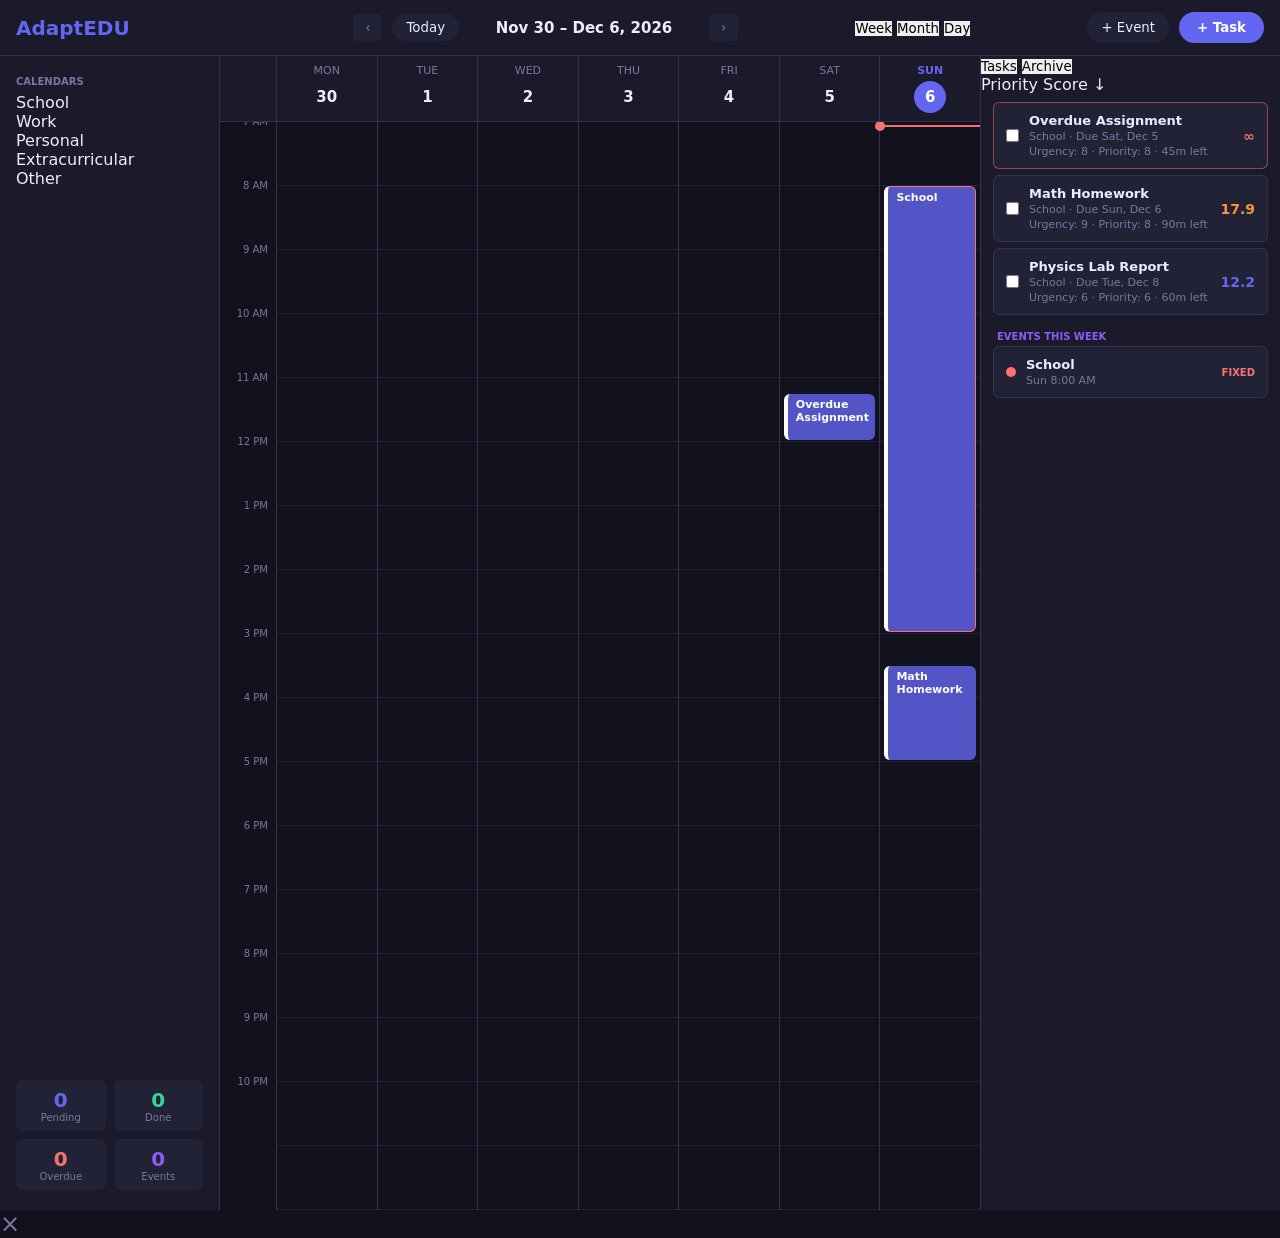
==== index2.html @ b9caf2c4 "alternate ui lfgggggg@!!!!!!" ====
<!DOCTYPE html>
<html lang="en">
<head>
    <meta charset="UTF-8">
    <meta name="viewport" content="width=device-width, initial-scale=1.0">
    <title>AdaptEDU</title>
    <link rel="stylesheet" href="styles.css">
    <link rel="preconnect" href="https://fonts.googleapis.com">
    <link href="https://fonts.googleapis.com/css2?family=DM+Sans:wght@300;400;500;600;700&family=DM+Mono:wght@400;500&display=swap" rel="stylesheet">
</head>
<body>
    <div class="app-container">

        <!-- Top Bar -->
        <header class="top-bar">
            <div class="logo">AdaptEDU</div>
            <div class="week-nav">
                <button class="icon-btn" id="prev-btn">&#8249;</button>
                <button class="pill-btn" id="today-btn">Today</button>
                <span class="week-label" id="week-label"></span>
                <button class="icon-btn" id="next-btn">&#8250;</button>
            </div>
            <div class="view-toggle">
                <button class="view-btn active" data-view="week">Week</button>
                <button class="view-btn" data-view="month">Month</button>
                <button class="view-btn" data-view="day">Day</button>
            </div>
            <div class="actions">
                <button class="pill-btn" id="add-event-btn">+ Event</button>
                <button class="accent-btn" id="add-task-btn">+ Task</button>
            </div>
        </header>

        <div class="main-body">
            <!-- Sidebar -->
            <aside class="sidebar">
                <div class="sidebar-section">
                    <div class="section-label">CALENDARS</div>
                    <div class="category-item"><span class="dot school"></span>School</div>
                    <div class="category-item"><span class="dot work"></span>Work</div>
                    <div class="category-item"><span class="dot personal"></span>Personal</div>
                    <div class="category-item"><span class="dot extracurricular"></span>Extracurricular</div>
                    <div class="category-item"><span class="dot other"></span>Other</div>
                </div>
                <div class="sidebar-spacer"></div>
                <div class="mini-stats">
                    <div class="stat-box"><div class="stat-val blue" id="stat-pending">0</div><div class="stat-label">Pending</div></div>
                    <div class="stat-box"><div class="stat-val green" id="stat-done">0</div><div class="stat-label">Done</div></div>
                    <div class="stat-box"><div class="stat-val red" id="stat-overdue">0</div><div class="stat-label">Overdue</div></div>
                    <div class="stat-box"><div class="stat-val purple" id="stat-events">0</div><div class="stat-label">Events</div></div>
                </div>
            </aside>

            <!-- Main Content Area -->
            <main class="content-area">
                <div class="calendar-panel" id="calendar"></div>

                <!-- Task / Archive Panel -->
                <div class="task-list-panel">
                    <div class="task-panel-tabs">
                        <button class="tab-btn active" data-tab="tasks">Tasks</button>
                        <button class="tab-btn" data-tab="archive">Archive</button>
                    </div>
                    <div class="task-list-subheader" id="task-list-subheader">Priority Score ↓</div>
                    <div class="task-list-content" id="task-list"></div>
                </div>
            </main>
        </div>
    </div>

    <!-- ── Detail Popover ─────────────────────────────────── -->
    <div id="detail-popover" class="detail-popover hidden">
        <div class="popover-header">
            <div class="popover-dot" id="popover-dot"></div>
            <div class="popover-title" id="popover-title"></div>
            <button class="close-btn" id="close-popover">&times;</button>
        </div>
        <div class="popover-body" id="popover-body"></div>
        <div class="popover-footer" id="popover-footer"></div>
    </div>

    <!-- ── Add Task Modal ────────────────────────────────── -->
    <div id="add-task-modal" class="modal-overlay hidden">
        <div class="modal-content">
            <div class="modal-header">
                <h2>New Task</h2>
                <button class="close-btn" id="close-task-modal">&times;</button>
            </div>
            <form id="task-form" class="modal-form">
                <label for="task-name">Task Name *</label>
                <input type="text" id="task-name" name="task-name" placeholder="e.g., Finish project report" required>
                <div class="form-row">
                    <div class="form-group">
                        <label for="task-category">Category</label>
                        <select id="task-category" name="task-category">
                            <option value="School">School</option>
                            <option value="Work">Work</option>
                            <option value="Personal">Personal</option>
                            <option value="Extracurricular">Extracurricular</option>
                            <option value="Other">Other</option>
                        </select>
                    </div>
                    <div class="form-group">
                        <label for="task-due-date">Due Date &amp; Time *</label>
                        <input type="datetime-local" id="task-due-date" name="task-due-date" required>
                    </div>
                </div>
                <label for="task-description">Description</label>
                <textarea id="task-description" name="task-description" rows="2" placeholder="Optional notes..."></textarea>
                <div class="form-row">
                    <div class="form-group">
                        <label for="task-urgency">Urgency (1-10)</label>
                        <input type="number" id="task-urgency" name="task-urgency" min="1" max="10" value="5">
                    </div>
                    <div class="form-group">
                        <label for="task-priority">Your Priority (1-10)</label>
                        <input type="number" id="task-priority" name="task-priority" min="1" max="10" value="5">
                    </div>
                    <div class="form-group">
                        <label for="task-estimated-time">Est. Time (mins)</label>
                        <input type="number" id="task-estimated-time" name="task-estimated-time" min="5" step="5" value="60">
                    </div>
                </div>
            </form>
            <div class="modal-footer">
                <button type="button" class="pill-btn" id="cancel-task-btn">Cancel</button>
                <button type="submit" form="task-form" class="accent-btn">Save Task</button>
            </div>
        </div>
    </div>

    <!-- ── Add Event Modal ───────────────────────────────── -->
    <div id="add-event-modal" class="modal-overlay hidden">
        <div class="modal-content">
            <div class="modal-header">
                <h2>New Event</h2>
                <button class="close-btn" id="close-event-modal">&times;</button>
            </div>
            <form id="event-form" class="modal-form">
                <label for="event-name">Event Name *</label>
                <input type="text" id="event-name" name="event-name" placeholder="e.g., Team Meeting" required>
                <div class="form-row">
                    <div class="form-group"><label for="event-start-time">Start Time *</label><input type="datetime-local" id="event-start-time" required></div>
                    <div class="form-group"><label for="event-end-time">End Time *</label><input type="datetime-local" id="event-end-time" required></div>
                </div>
                <label for="event-location">Location</label>
                <input type="text" id="event-location" placeholder="e.g., Room 204">
                <div class="form-row">
                    <div class="form-group">
                        <label for="event-status">Status</label>
                        <select id="event-status"><option value="FIXED">Fixed</option><option value="OPTIONAL">Optional</option></select>
                    </div>
                    <div class="form-group">
                        <label for="event-category">Category</label>
                        <select id="event-category">
                            <option value="School">School</option>
                            <option value="Work">Work</option>
                            <option value="Personal">Personal</option>
                            <option value="Extracurricular">Extracurricular</option>
                        </select>
                    </div>
                </div>
            </form>
            <div class="modal-footer">
                <button type="button" class="pill-btn" id="cancel-event-btn">Cancel</button>
                <button type="submit" form="event-form" class="accent-btn">Save Event</button>
            </div>
        </div>
    </div>

    <script src="script.js"></script>
</body>
</html>
---- styles.css ----
:root {
    /* Color Palette */
    --bg-dark: #12121e;
    --bg-panel: #1a1a2a;
    --bg-card: #222236;
    --accent-blue: #6366f1;
    --accent-purple: #8b5cf6;
    --accent-green: #34d399;
    --accent-orange: #fb923c;
    --accent-red: #f87171;
    --text-primary: #ececff;
    --text-muted: #7878a0;
    --border-color: #32324b;
    
    --font-family: 'SansSerif', system-ui, -apple-system, sans-serif;
}

* {
    box-sizing: border-box;
    margin: 0;
    padding: 0;
}

body {
    font-family: var(--font-family);
    background-color: var(--bg-dark);
    color: var(--text-primary);
    height: 100vh;
    display: flex;
    flex-direction: column;
}

/* Top Bar Layout */
.top-bar {
    display: flex;
    justify-content: space-between;
    align-items: center;
    height: 56px;
    background-color: var(--bg-panel);
    border-bottom: 1px solid var(--border-color);
    padding: 0 16px;
}

.logo {
    font-size: 20px;
    font-weight: bold;
    color: var(--accent-blue);
    width: 220px;
}

.week-nav {
    display: flex;
    align-items: center;
    gap: 10px;
}

.week-label {
    font-weight: bold;
    font-size: 15px;
    width: 230px;
    text-align: center;
}

.actions {
    display: flex;
    gap: 10px;
}

/* Buttons */
button {
    cursor: pointer;
    border: none;
    font-family: inherit;
}

.icon-btn {
    background: var(--bg-card);
    color: var(--text-muted);
    padding: 6px 12px;
    border-radius: 4px;
}

.pill-btn {
    background: var(--bg-card);
    color: var(--text-primary);
    padding: 6px 14px;
    border-radius: 20px;
}

.accent-btn {
    background: var(--accent-blue);
    color: white;
    padding: 8px 18px;
    border-radius: 20px;
    font-weight: bold;
}

/* Main Body Layout */
.main-body {
    display: flex;
    flex: 1;
    overflow: hidden;
}

/* Sidebar */
.sidebar {
    width: 220px;
    background-color: var(--bg-panel);
    border-right: 1px solid var(--border-color);
    display: flex;
    flex-direction: column;
    padding: 20px 16px;
}

.sidebar-section {
    margin-bottom: 20px;
}

.section-label {
    font-size: 10px;
    font-weight: bold;
    color: var(--text-muted);
    margin-bottom: 6px;
}

.nav-item {
    padding: 8px 10px;
    font-size: 13px;
    border-radius: 4px;
    cursor: pointer;
}

.nav-item.active {
    background-color: rgba(99, 102, 241, 0.15);
    color: var(--accent-blue);
    border: 1px solid rgba(99, 102, 241, 0.3);
}

.sidebar-spacer { flex: 1; }

.mini-stats {
    display: grid;
    grid-template-columns: 1fr 1fr;
    gap: 8px;
}

.stat-box {
    background-color: var(--bg-card);
    padding: 8px;
    text-align: center;
    border-radius: 6px;
}

.stat-val { font-size: 20px; font-weight: bold; }
.stat-label { font-size: 10px; color: var(--text-muted); }

.blue { color: var(--accent-blue); }
.green { color: var(--accent-green); }
.red { color: var(--accent-red); }
.purple { color: var(--accent-purple); }

/* Content Area Layout */
.content-area {
    display: flex;
    flex: 1;
}

.calendar-panel {
    flex: 1;
    background-color: var(--bg-dark);
    overflow-y: auto;
}

.task-list-panel {
    width: 300px;
    background-color: var(--bg-panel);
    border-left: 1px solid var(--border-color);
    display: flex;
    flex-direction: column;
}

.task-list-header {
    padding: 14px 16px;
    font-size: 14px;
    font-weight: bold;
    color: var(--text-primary);
    border-bottom: 1px solid var(--border-color);
}

.task-list-content {
    flex: 1;
    overflow-y: auto;
    padding: 8px 12px;
}

.task-card, .event-card {
    background-color: var(--bg-card);
    border: 1px solid var(--border-color);
    border-radius: 6px;
    padding: 10px 12px;
    margin-bottom: 6px;
    display: flex;
    align-items: center;
    gap: 10px;
    cursor: pointer;
    transition: background-color 0.2s;
}

.task-card:hover, .event-card:hover {
    background-color: #2c2c42;
}

.task-card.overdue {
    border-color: rgba(248, 113, 113, 0.5);
}

.card-info {
    flex: 1;
    display: flex;
    flex-direction: column;
    gap: 2px;
    overflow: hidden;
}

.card-name {
    font-size: 13px;
    font-weight: bold;
    color: var(--text-primary);
    white-space: nowrap;
    overflow: hidden;
    text-overflow: ellipsis;
}

.task-card.completed .card-name {
    color: var(--text-muted);
    text-decoration: line-through;
}

.card-meta, .card-detail {
    font-size: 11px;
    color: var(--text-muted);
    white-space: nowrap;
}

.card-score {
    font-size: 14px;
    font-weight: bold;
}

.event-card .dot {
    width: 10px;
    height: 10px;
    border-radius: 50%;
    flex-shrink: 0;
    background-color: var(--accent-red); /* Default */
}
.event-card .dot.optional { background-color: var(--text-muted); }

.event-card .status {
    font-size: 10px;
    font-weight: bold;
}

/* ════════════════════════════════════════════════════════════════
   CALENDAR GRID STYLES
   ════════════════════════════════════════════════════════════════ */
.calendar-wrapper {
    display: flex;
    flex-direction: column;
    min-width: 700px;
    position: relative;
}

.cal-header {
    display: grid;
    grid-template-columns: 56px repeat(7, 1fr);
    background-color: var(--bg-panel);
    border-bottom: 1px solid var(--border-color);
    position: sticky;
    top: 0;
    z-index: 10;
}

.cal-day-header {
    display: flex;
    flex-direction: column;
    align-items: center;
    justify-content: center;
    padding: 8px 0;
    border-left: 1px solid var(--border-color);
}

.cal-day-name { font-size: 11px; color: var(--text-muted); text-transform: uppercase; }
.cal-day-date { font-size: 15px; font-weight: bold; margin-top: 4px; width: 32px; height: 32px; display: flex; align-items: center; justify-content: center; border-radius: 50%; }

.cal-day-header.today .cal-day-name { color: var(--accent-blue); font-weight: bold; }
.cal-day-header.today .cal-day-date { background-color: var(--accent-blue); color: white; }

.cal-body {
    display: grid;
    grid-template-columns: 56px repeat(7, 1fr);
    position: relative;
}

.cal-time-col { display: flex; flex-direction: column; }

.cal-time-slot {
    height: 64px;
    position: relative;
}

.cal-time-label {
    position: absolute;
    top: -6px;
    right: 8px;
    font-size: 10px;
    color: var(--text-muted);
}

.cal-day-col {
    border-left: 1px solid var(--border-color);
    position: relative;
    background-image: linear-gradient(to bottom, transparent 63px, var(--border-color) 64px);
    background-size: 100% 64px;
}

/* Blocks */
.cal-block {
    position: absolute;
    left: 4px; right: 4px;
    border-radius: 6px;
    padding: 4px 8px;
    font-size: 11px;
    overflow: hidden;
}

.cal-block.event { background-color: rgba(248, 113, 113, 0.15); border: 1.5px solid var(--accent-red); color: var(--text-primary); border-left: 4px solid var(--accent-red); }
.cal-block.school { background-color: rgba(99, 102, 241, 0.8); border-left: 4px solid #fff; color: white; }
.cal-block.work { background-color: rgba(52, 211, 153, 0.8); border-left: 4px solid #fff; color: white; }
.cal-block.personal { background-color: rgba(139, 92, 246, 0.8); border-left: 4px solid #fff; color: white; }
.cal-block.extra { background-color: rgba(251, 146, 60, 0.8); border-left: 4px solid #fff; color: white; }

/* Current Time Line */
.current-time-line { position: absolute; left: 0; right: 0; height: 2px; background-color: var(--accent-red); z-index: 5; pointer-events: none; }
.current-time-dot { position: absolute; left: -5px; top: -4px; width: 10px; height: 10px; border-radius: 50%; background-color: var(--accent-red); }

/* ════════════════════════════════════════════════════════════════
   MODAL DIALOG STYLES
   ════════════════════════════════════════════════════════════════ */
.modal-overlay {
    position: fixed;
    top: 0; left: 0;
    width: 100%; height: 100%;
    background-color: rgba(10, 10, 20, 0.7);
    display: flex;
    justify-content: center;
    align-items: center;
    z-index: 1000;
    backdrop-filter: blur(4px);
}

.modal-overlay.hidden {
    display: none;
}

.modal-content {
    background-color: var(--bg-panel);
    border: 1px solid var(--border-color);
    border-radius: 8px;
    width: 90%;
    max-width: 500px;
    display: flex;
    flex-direction: column;
    box-shadow: 0 10px 30px rgba(0,0,0,0.3);
}

.modal-header {
    display: flex;
    justify-content: space-between;
    align-items: center;
    padding: 16px 24px;
    border-bottom: 1px solid var(--border-color);
}

.modal-header h2 { font-size: 18px; color: var(--text-primary); }

.close-btn { background: none; border: none; font-size: 24px; color: var(--text-muted); cursor: pointer; }

.modal-form {
    padding: 24px;
    display: flex;
    flex-direction: column;
    gap: 16px;
}

.modal-form label { font-size: 11px; font-weight: bold; color: var(--text-muted); margin-bottom: -8px; }

.modal-form input[type="text"],
.modal-form input[type="datetime-local"],
.modal-form input[type="number"],
.modal-form select,
.modal-form textarea {
    width: 100%;
    background-color: var(--bg-card);
    color: var(--text-primary);
    border: 1px solid var(--border-color);
    border-radius: 4px;
    padding: 10px;
    font-family: inherit;
    font-size: 14px;
}

.modal-form input:focus, .modal-form select:focus, .modal-form textarea:focus {
    outline: none;
    border-color: var(--accent-blue);
    box-shadow: 0 0 0 2px rgba(99, 102, 241, 0.3);
}

.form-row { display: flex; gap: 16px; }
.form-group { flex: 1; display: flex; flex-direction: column; gap: 8px; }

.modal-footer {
    display: flex; justify-content: flex-end; gap: 12px; padding: 16px 24px;
    background-color: var(--bg-dark);
    border-top: 1px solid var(--border-color);
    border-bottom-left-radius: 8px; border-bottom-right-radius: 8px;
}
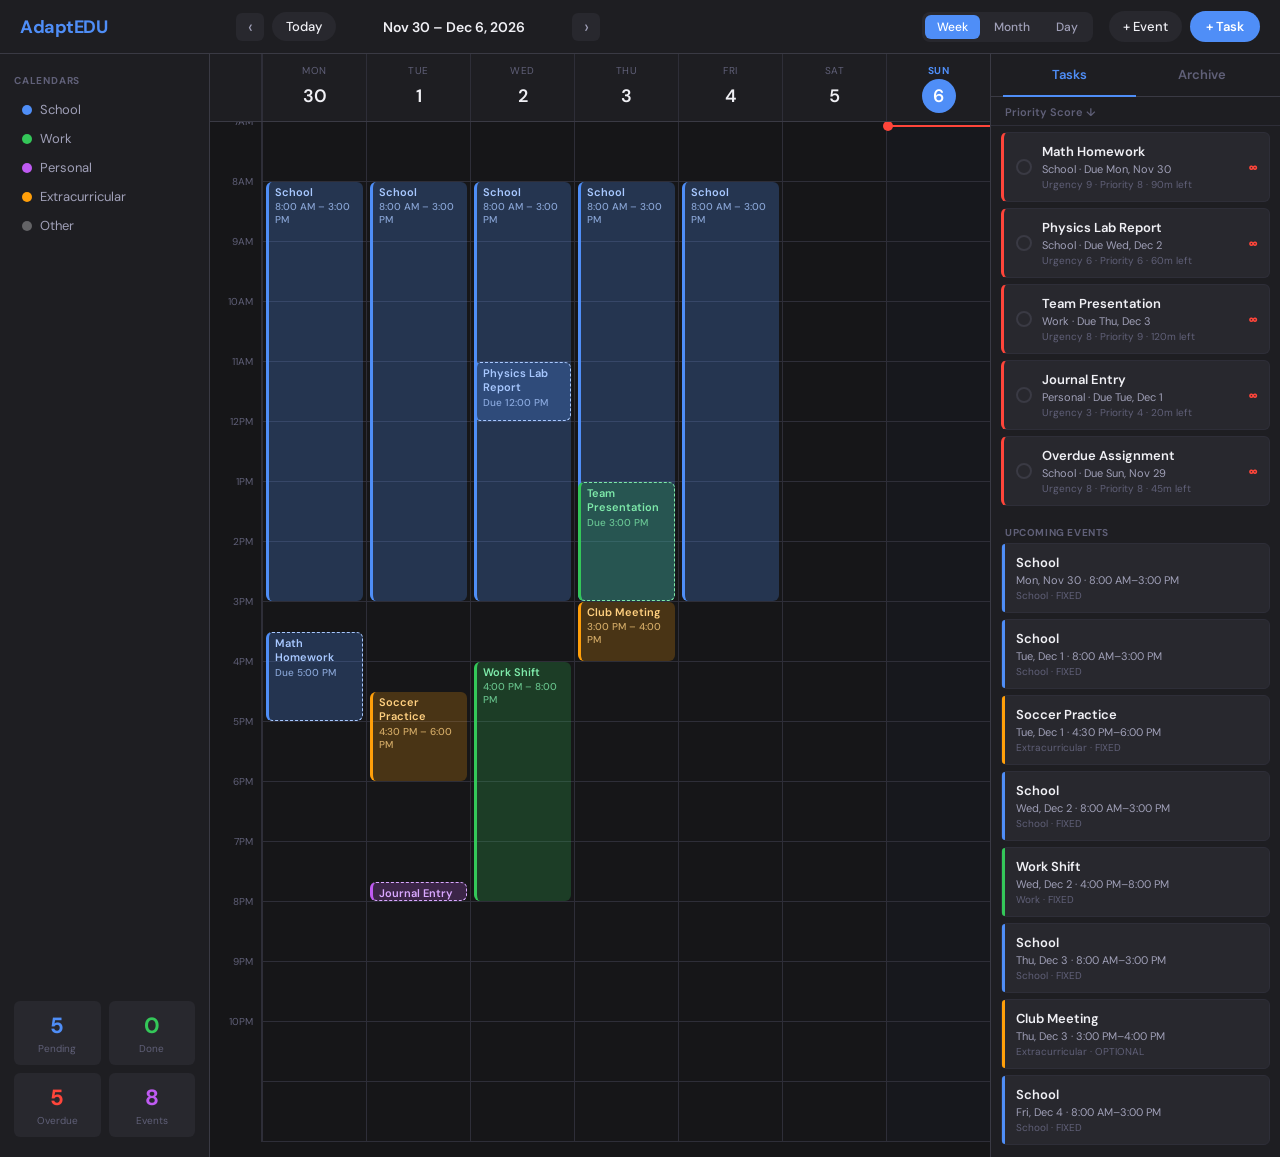
==== commit b1b870b5: "YAYAYAY CONNECTION!" ====
--- a/index2.html
+++ b/index2.html
@@ -4,7 +4,7 @@
     <meta charset="UTF-8">
     <meta name="viewport" content="width=device-width, initial-scale=1.0">
     <title>AdaptEDU</title>
-    <link rel="stylesheet" href="styles.css">
+    <link rel="stylesheet" href="styles2.css">
     <link rel="preconnect" href="https://fonts.googleapis.com">
     <link href="https://fonts.googleapis.com/css2?family=DM+Sans:wght@300;400;500;600;700&family=DM+Mono:wght@400;500&display=swap" rel="stylesheet">
 </head>
@@ -168,6 +168,8 @@
         </div>
     </div>
 
-    <script src="script.js"></script>
+    <script src="script2.js"></script>
+    <script src="api-integration.js"></script>
+    <script src="main_alg.js"></script>
 </body>
 </html>
--- a/styles2.css
+++ b/styles2.css
@@ -0,0 +1,757 @@
+@import url('https://fonts.googleapis.com/css2?family=DM+Sans:wght@300;400;500;600;700&family=DM+Mono:wght@400;500&display=swap');
+
+:root {
+    --bg-dark:      #161618;
+    --bg-panel:     #1e1e22;
+    --bg-card:      #28282e;
+    --bg-hover:     #32323a;
+    --border:       #3a3a44;
+    --border-light: #2e2e38;
+
+    --text-primary: #f0f0f5;
+    --text-secondary: #a0a0b8;
+    --text-muted:   #606078;
+
+    /* Category palette — Apple-inspired, clearly distinct */
+    --cat-school:   #4f8ef7;   /* vivid blue */
+    --cat-work:     #34c759;   /* system green */
+    --cat-personal: #bf5af2;   /* purple */
+    --cat-extracurricular: #ff9f0a; /* amber */
+    --cat-other:    #636366;   /* neutral gray */
+
+    --accent:       #4f8ef7;
+    --accent-red:   #ff453a;
+    --accent-green: #34c759;
+    --accent-orange:#ff9f0a;
+    --accent-purple:#bf5af2;
+
+    --font: 'DM Sans', system-ui, sans-serif;
+    --font-mono: 'DM Mono', monospace;
+    --radius: 10px;
+    --radius-sm: 6px;
+}
+
+*, *::before, *::after { box-sizing: border-box; margin: 0; padding: 0; }
+
+body {
+    font-family: var(--font);
+    background: var(--bg-dark);
+    color: var(--text-primary);
+    height: 100vh;
+    display: flex;
+    flex-direction: column;
+    overflow: hidden;
+    -webkit-font-smoothing: antialiased;
+}
+
+/* ══════════════════════════════════════════
+   TOP BAR
+══════════════════════════════════════════ */
+.top-bar {
+    display: flex;
+    align-items: center;
+    gap: 16px;
+    height: 54px;
+    background: var(--bg-panel);
+    border-bottom: 1px solid var(--border);
+    padding: 0 20px;
+    flex-shrink: 0;
+    z-index: 20;
+}
+
+.logo {
+    font-size: 18px;
+    font-weight: 700;
+    color: var(--accent);
+    letter-spacing: -0.5px;
+    width: 200px;
+}
+
+.week-nav {
+    display: flex;
+    align-items: center;
+    gap: 8px;
+}
+
+.week-label {
+    font-size: 14px;
+    font-weight: 600;
+    min-width: 220px;
+    text-align: center;
+    color: var(--text-primary);
+}
+
+.view-toggle {
+    display: flex;
+    background: var(--bg-card);
+    border-radius: 8px;
+    padding: 3px;
+    gap: 2px;
+    margin-left: auto;
+}
+
+.view-btn {
+    background: none;
+    border: none;
+    color: var(--text-secondary);
+    font-family: var(--font);
+    font-size: 12px;
+    font-weight: 500;
+    padding: 4px 12px;
+    border-radius: 6px;
+    cursor: pointer;
+    transition: background 0.15s, color 0.15s;
+}
+.view-btn.active {
+    background: var(--accent);
+    color: #fff;
+}
+.view-btn:hover:not(.active) {
+    background: var(--bg-hover);
+    color: var(--text-primary);
+}
+
+.actions { display: flex; gap: 8px; }
+
+button { cursor: pointer; border: none; font-family: var(--font); }
+
+.icon-btn {
+    background: var(--bg-card);
+    color: var(--text-secondary);
+    width: 28px; height: 28px;
+    border-radius: 6px;
+    font-size: 18px;
+    line-height: 1;
+    transition: background 0.15s;
+}
+.icon-btn:hover { background: var(--bg-hover); color: var(--text-primary); }
+
+.pill-btn {
+    background: var(--bg-card);
+    color: var(--text-primary);
+    padding: 6px 14px;
+    border-radius: 20px;
+    font-size: 13px;
+    font-weight: 500;
+    transition: background 0.15s;
+}
+.pill-btn:hover { background: var(--bg-hover); }
+
+.accent-btn {
+    background: var(--accent);
+    color: #fff;
+    padding: 7px 16px;
+    border-radius: 20px;
+    font-size: 13px;
+    font-weight: 600;
+    transition: opacity 0.15s;
+}
+.accent-btn:hover { opacity: 0.85; }
+
+/* ══════════════════════════════════════════
+   MAIN LAYOUT
+══════════════════════════════════════════ */
+.main-body {
+    display: flex;
+    flex: 1;
+    overflow: hidden;
+}
+
+/* ── Sidebar ───────────────────────────── */
+.sidebar {
+    width: 210px;
+    background: var(--bg-panel);
+    border-right: 1px solid var(--border);
+    display: flex;
+    flex-direction: column;
+    padding: 20px 14px;
+    flex-shrink: 0;
+}
+
+.sidebar-section { margin-bottom: 24px; }
+
+.section-label {
+    font-size: 10px;
+    font-weight: 700;
+    color: var(--text-muted);
+    letter-spacing: 0.8px;
+    margin-bottom: 8px;
+}
+
+.category-item {
+    display: flex;
+    align-items: center;
+    gap: 8px;
+    padding: 6px 8px;
+    font-size: 13px;
+    border-radius: var(--radius-sm);
+    cursor: pointer;
+    color: var(--text-secondary);
+    transition: background 0.12s, color 0.12s;
+}
+.category-item:hover { background: var(--bg-card); color: var(--text-primary); }
+
+.dot {
+    width: 10px; height: 10px;
+    border-radius: 50%;
+    flex-shrink: 0;
+}
+.dot.school        { background: var(--cat-school); }
+.dot.work          { background: var(--cat-work); }
+.dot.personal      { background: var(--cat-personal); }
+.dot.extracurricular { background: var(--cat-extracurricular); }
+.dot.other         { background: var(--cat-other); }
+/* also handle "extra" alias */
+.dot.extra         { background: var(--cat-extracurricular); }
+
+.sidebar-spacer { flex: 1; }
+
+.mini-stats {
+    display: grid;
+    grid-template-columns: 1fr 1fr;
+    gap: 8px;
+}
+.stat-box {
+    background: var(--bg-card);
+    padding: 10px 8px;
+    text-align: center;
+    border-radius: var(--radius-sm);
+}
+.stat-val  { font-size: 22px; font-weight: 700; font-variant-numeric: tabular-nums; }
+.stat-label { font-size: 10px; color: var(--text-muted); margin-top: 2px; }
+.blue   { color: var(--accent); }
+.green  { color: var(--accent-green); }
+.red    { color: var(--accent-red); }
+.purple { color: var(--accent-purple); }
+
+/* ── Content area ──────────────────────── */
+.content-area {
+    display: flex;
+    flex: 1;
+    overflow: hidden;
+}
+
+.calendar-panel {
+    flex: 1;
+    background: var(--bg-dark);
+    overflow-y: auto;
+    overflow-x: hidden;
+}
+
+/* ── Task / Archive panel ──────────────── */
+.task-list-panel {
+    width: 290px;
+    background: var(--bg-panel);
+    border-left: 1px solid var(--border);
+    display: flex;
+    flex-direction: column;
+    flex-shrink: 0;
+}
+
+.task-panel-tabs {
+    display: flex;
+    border-bottom: 1px solid var(--border);
+    padding: 0 12px;
+}
+.tab-btn {
+    flex: 1;
+    background: none;
+    border: none;
+    border-bottom: 2px solid transparent;
+    padding: 12px 0;
+    font-size: 13px;
+    font-weight: 600;
+    color: var(--text-muted);
+    cursor: pointer;
+    transition: color 0.15s, border-color 0.15s;
+    margin-bottom: -1px;
+}
+.tab-btn.active { color: var(--accent); border-bottom-color: var(--accent); }
+.tab-btn:hover:not(.active) { color: var(--text-primary); }
+
+.task-list-subheader {
+    padding: 8px 14px 6px;
+    font-size: 11px;
+    font-weight: 600;
+    color: var(--text-muted);
+    border-bottom: 1px solid var(--border-light);
+}
+
+.task-list-content {
+    flex: 1;
+    overflow-y: auto;
+    padding: 6px 10px;
+}
+
+/* ── Task / Event cards ────────────────── */
+.task-card, .event-card {
+    background: var(--bg-card);
+    border: 1px solid var(--border-light);
+    border-radius: var(--radius-sm);
+    padding: 10px 12px;
+    margin-bottom: 6px;
+    display: flex;
+    align-items: center;
+    gap: 10px;
+    cursor: pointer;
+    transition: background 0.15s;
+    position: relative;
+}
+.task-card:hover, .event-card:hover { background: var(--bg-hover); }
+.task-card.overdue { border-left: 3px solid var(--accent-red); }
+.task-card.completed { opacity: 0.55; }
+
+/* Category left-border accent on task cards */
+.task-card[data-category="school"]         { border-left: 3px solid var(--cat-school); }
+.task-card[data-category="work"]           { border-left: 3px solid var(--cat-work); }
+.task-card[data-category="personal"]       { border-left: 3px solid var(--cat-personal); }
+.task-card[data-category="extracurricular"]{ border-left: 3px solid var(--cat-extracurricular); }
+.task-card[data-category="other"]          { border-left: 3px solid var(--cat-other); }
+.task-card.overdue                         { border-left: 3px solid var(--accent-red) !important; }
+
+.card-checkbox {
+    width: 16px; height: 16px;
+    border-radius: 50%;
+    border: 2px solid var(--border);
+    flex-shrink: 0;
+    display: flex; align-items: center; justify-content: center;
+    transition: background 0.15s, border-color 0.15s;
+    cursor: pointer;
+}
+.card-checkbox.checked {
+    background: var(--accent-green);
+    border-color: var(--accent-green);
+}
+.card-checkbox.checked::after { content: '✓'; font-size: 10px; color: #fff; }
+
+.card-info { flex: 1; display: flex; flex-direction: column; gap: 2px; overflow: hidden; }
+.card-name { font-size: 13px; font-weight: 600; white-space: nowrap; overflow: hidden; text-overflow: ellipsis; }
+.task-card.completed .card-name { text-decoration: line-through; color: var(--text-muted); }
+.card-meta  { font-size: 11px; color: var(--text-secondary); white-space: nowrap; overflow: hidden; text-overflow: ellipsis; }
+.card-detail { font-size: 10px; color: var(--text-muted); white-space: nowrap; }
+
+.card-score {
+    font-size: 13px;
+    font-weight: 700;
+    font-variant-numeric: tabular-nums;
+    font-family: var(--font-mono);
+}
+
+.event-card .event-color-bar {
+    width: 3px; height: 100%; border-radius: 2px;
+    position: absolute; left: 0; top: 0; bottom: 0;
+    border-radius: var(--radius-sm) 0 0 var(--radius-sm);
+}
+
+.section-divider {
+    font-size: 10px;
+    font-weight: 700;
+    color: var(--text-muted);
+    letter-spacing: 0.6px;
+    padding: 14px 4px 4px;
+}
+
+.empty-state {
+    padding: 40px 20px;
+    text-align: center;
+    color: var(--text-muted);
+    font-size: 13px;
+    line-height: 1.6;
+}
+
+/* ══════════════════════════════════════════
+   CALENDAR GRID (WEEK / DAY)
+══════════════════════════════════════════ */
+.calendar-wrapper {
+    display: flex;
+    flex-direction: column;
+    min-width: 600px;
+}
+
+.cal-header {
+    display: grid;
+    grid-template-columns: 52px repeat(7, 1fr);
+    background: var(--bg-panel);
+    border-bottom: 1px solid var(--border);
+    position: sticky;
+    top: 0;
+    z-index: 10;
+}
+.cal-header.day-view {
+    grid-template-columns: 52px 1fr;
+}
+
+.cal-header-spacer { border-right: 1px solid var(--border-light); }
+
+.cal-day-header {
+    display: flex;
+    flex-direction: column;
+    align-items: center;
+    justify-content: center;
+    padding: 10px 0 8px;
+    border-left: 1px solid var(--border-light);
+}
+.cal-day-name  { font-size: 10px; color: var(--text-muted); text-transform: uppercase; letter-spacing: 0.6px; }
+.cal-day-date  {
+    font-size: 18px; font-weight: 600; margin-top: 2px;
+    width: 34px; height: 34px;
+    display: flex; align-items: center; justify-content: center;
+    border-radius: 50%;
+    cursor: pointer;
+    transition: background 0.15s;
+}
+.cal-day-date:hover { background: var(--bg-hover); }
+.cal-day-header.today .cal-day-name { color: var(--accent); font-weight: 700; }
+.cal-day-header.today .cal-day-date { background: var(--accent); color: #fff; }
+
+.cal-body {
+    display: grid;
+    grid-template-columns: 52px repeat(7, 1fr);
+    position: relative;
+}
+.cal-body.day-view {
+    grid-template-columns: 52px 1fr;
+}
+
+.cal-time-col { display: flex; flex-direction: column; }
+.cal-time-slot {
+    height: 60px;
+    position: relative;
+    border-right: 1px solid var(--border-light);
+}
+.cal-time-label {
+    position: absolute;
+    top: -7px; right: 8px;
+    font-size: 10px;
+    color: var(--text-muted);
+    font-variant-numeric: tabular-nums;
+    white-space: nowrap;
+}
+
+.cal-day-col {
+    border-left: 1px solid var(--border-light);
+    position: relative;
+    background-image: repeating-linear-gradient(
+        to bottom,
+        transparent,
+        transparent 59px,
+        var(--border-light) 59px,
+        var(--border-light) 60px
+    );
+}
+.cal-day-col.today-col { background-color: rgba(79,142,247,0.025); }
+
+/* ── Calendar blocks ───────────────────── */
+.cal-block {
+    position: absolute;
+    left: 3px; right: 3px;
+    border-radius: 6px;
+    padding: 3px 6px;
+    font-size: 11px;
+    font-weight: 500;
+    overflow: hidden;
+    cursor: pointer;
+    transition: filter 0.15s, opacity 0.15s;
+    z-index: 2;
+}
+.cal-block:hover { filter: brightness(1.15); }
+
+.cal-block.school {
+    background: rgba(79,142,247,0.25);
+    border-left: 3px solid var(--cat-school);
+    color: #a8c8ff;
+}
+.cal-block.work {
+    background: rgba(52,199,89,0.22);
+    border-left: 3px solid var(--cat-work);
+    color: #7eeaaa;
+}
+.cal-block.personal {
+    background: rgba(191,90,242,0.22);
+    border-left: 3px solid var(--cat-personal);
+    color: #d9a8ff;
+}
+.cal-block.extracurricular, .cal-block.extra {
+    background: rgba(255,159,10,0.22);
+    border-left: 3px solid var(--cat-extracurricular);
+    color: #ffd080;
+}
+.cal-block.other {
+    background: rgba(99,99,102,0.22);
+    border-left: 3px solid var(--cat-other);
+    color: #b0b0c0;
+}
+
+.cal-block .block-title { font-weight: 600; line-height: 1.3; }
+.cal-block .block-time  { font-size: 10px; opacity: 0.75; margin-top: 1px; }
+
+/* Task blocks look slightly different */
+.cal-block.task-block {
+    border-style: dashed;
+    border-width: 1px;
+    border-left-width: 3px;
+    border-left-style: solid;
+}
+
+/* Current time line */
+.current-time-line {
+    position: absolute; left: 0; right: 0;
+    height: 2px; background: var(--accent-red);
+    z-index: 5; pointer-events: none;
+}
+.current-time-dot {
+    position: absolute; left: -4px; top: -4px;
+    width: 10px; height: 10px;
+    border-radius: 50%;
+    background: var(--accent-red);
+}
+
+/* ══════════════════════════════════════════
+   MONTH VIEW
+══════════════════════════════════════════ */
+.month-wrapper { display: flex; flex-direction: column; height: 100%; }
+
+.month-header-row {
+    display: grid;
+    grid-template-columns: repeat(7, 1fr);
+    background: var(--bg-panel);
+    border-bottom: 1px solid var(--border);
+    position: sticky; top: 0; z-index: 10;
+}
+.month-day-name {
+    text-align: center;
+    padding: 10px 0;
+    font-size: 11px;
+    font-weight: 600;
+    color: var(--text-muted);
+    text-transform: uppercase;
+    letter-spacing: 0.5px;
+}
+
+.month-grid {
+    display: grid;
+    grid-template-columns: repeat(7, 1fr);
+    grid-auto-rows: minmax(100px, 1fr);
+    flex: 1;
+    border-left: 1px solid var(--border-light);
+    border-top: 1px solid var(--border-light);
+}
+
+.month-cell {
+    border-right: 1px solid var(--border-light);
+    border-bottom: 1px solid var(--border-light);
+    padding: 6px 6px 4px;
+    position: relative;
+    overflow: hidden;
+}
+.month-cell.other-month { opacity: 0.35; }
+.month-cell.today-cell .month-cell-date {
+    background: var(--accent);
+    color: #fff;
+    border-radius: 50%;
+    width: 24px; height: 24px;
+    display: flex; align-items: center; justify-content: center;
+}
+
+.month-cell-date {
+    font-size: 13px;
+    font-weight: 600;
+    width: 24px; height: 24px;
+    display: flex; align-items: center; justify-content: center;
+    cursor: pointer;
+}
+.month-cell-date:hover { background: var(--bg-hover); border-radius: 50%; }
+
+.month-event-pill {
+    display: block;
+    border-radius: 3px;
+    padding: 1px 5px;
+    font-size: 10px;
+    font-weight: 500;
+    margin-top: 2px;
+    white-space: nowrap;
+    overflow: hidden;
+    text-overflow: ellipsis;
+    cursor: pointer;
+    transition: filter 0.12s;
+}
+.month-event-pill:hover { filter: brightness(1.2); }
+
+.month-event-pill.school        { background: rgba(79,142,247,0.3);  color: #a8c8ff; }
+.month-event-pill.work          { background: rgba(52,199,89,0.3);   color: #7eeaaa; }
+.month-event-pill.personal      { background: rgba(191,90,242,0.3);  color: #d9a8ff; }
+.month-event-pill.extracurricular,.month-event-pill.extra
+                                 { background: rgba(255,159,10,0.3);  color: #ffd080; }
+.month-event-pill.other         { background: rgba(99,99,102,0.3);   color: #b0b0c0; }
+.month-event-pill.task-pill     { opacity: 0.7; }
+
+.month-more {
+    font-size: 10px;
+    color: var(--text-muted);
+    padding: 1px 4px;
+    cursor: pointer;
+}
+.month-more:hover { color: var(--accent); }
+
+/* ══════════════════════════════════════════
+   DETAIL POPOVER
+══════════════════════════════════════════ */
+.detail-popover {
+    position: fixed;
+    background: var(--bg-panel);
+    border: 1px solid var(--border);
+    border-radius: var(--radius);
+    width: 300px;
+    box-shadow: 0 8px 32px rgba(0,0,0,0.5);
+    z-index: 500;
+    animation: popIn 0.15s ease;
+}
+@keyframes popIn {
+    from { opacity: 0; transform: scale(0.95) translateY(4px); }
+    to   { opacity: 1; transform: scale(1) translateY(0); }
+}
+.detail-popover.hidden { display: none; }
+
+.popover-header {
+    display: flex;
+    align-items: center;
+    gap: 10px;
+    padding: 14px 16px 10px;
+    border-bottom: 1px solid var(--border-light);
+}
+.popover-dot {
+    width: 12px; height: 12px;
+    border-radius: 50%;
+    flex-shrink: 0;
+}
+.popover-title {
+    flex: 1;
+    font-size: 15px;
+    font-weight: 600;
+    color: var(--text-primary);
+}
+.close-btn {
+    background: none;
+    color: var(--text-muted);
+    font-size: 22px;
+    line-height: 1;
+    padding: 0 2px;
+    border-radius: 4px;
+}
+.close-btn:hover { color: var(--text-primary); background: var(--bg-hover); }
+
+.popover-body {
+    padding: 12px 16px;
+    display: flex;
+    flex-direction: column;
+    gap: 8px;
+    font-size: 13px;
+    color: var(--text-secondary);
+    max-height: 280px;
+    overflow-y: auto;
+}
+.popover-row { display: flex; gap: 8px; align-items: flex-start; }
+.popover-icon { color: var(--text-muted); flex-shrink: 0; width: 14px; margin-top: 1px; }
+.popover-val  { color: var(--text-primary); }
+
+.popover-footer {
+    padding: 10px 16px 12px;
+    border-top: 1px solid var(--border-light);
+    display: flex;
+    gap: 8px;
+    justify-content: flex-end;
+}
+.popover-action-btn {
+    padding: 6px 14px;
+    border-radius: 20px;
+    font-size: 12px;
+    font-weight: 600;
+    cursor: pointer;
+    border: none;
+    font-family: var(--font);
+    transition: opacity 0.15s;
+}
+.popover-action-btn:hover { opacity: 0.8; }
+.btn-complete { background: var(--accent-green); color: #fff; }
+.btn-archive  { background: var(--bg-card); color: var(--text-primary); border: 1px solid var(--border); }
+.btn-delete   { background: rgba(255,69,58,0.15); color: var(--accent-red); border: 1px solid rgba(255,69,58,0.3); }
+
+/* ══════════════════════════════════════════
+   MODALS
+══════════════════════════════════════════ */
+.modal-overlay {
+    position: fixed; inset: 0;
+    background: rgba(10,10,18,0.75);
+    display: flex; justify-content: center; align-items: center;
+    z-index: 1000;
+    backdrop-filter: blur(6px);
+}
+.modal-overlay.hidden { display: none; }
+
+.modal-content {
+    background: var(--bg-panel);
+    border: 1px solid var(--border);
+    border-radius: 12px;
+    width: 90%; max-width: 520px;
+    box-shadow: 0 20px 60px rgba(0,0,0,0.4);
+    animation: modalIn 0.2s ease;
+}
+@keyframes modalIn {
+    from { opacity: 0; transform: translateY(-16px) scale(0.97); }
+    to   { opacity: 1; transform: translateY(0) scale(1); }
+}
+
+.modal-header {
+    display: flex; justify-content: space-between; align-items: center;
+    padding: 18px 24px 14px;
+    border-bottom: 1px solid var(--border);
+}
+.modal-header h2 { font-size: 17px; font-weight: 700; }
+
+.modal-form {
+    padding: 20px 24px;
+    display: flex; flex-direction: column;
+    gap: 14px;
+}
+.modal-form label { font-size: 11px; font-weight: 600; color: var(--text-muted); letter-spacing: 0.4px; }
+
+.modal-form input[type="text"],
+.modal-form input[type="datetime-local"],
+.modal-form input[type="number"],
+.modal-form select,
+.modal-form textarea {
+    width: 100%;
+    background: var(--bg-card);
+    color: var(--text-primary);
+    border: 1px solid var(--border);
+    border-radius: var(--radius-sm);
+    padding: 9px 12px;
+    font-family: var(--font);
+    font-size: 13px;
+    transition: border-color 0.15s;
+}
+.modal-form input:focus,
+.modal-form select:focus,
+.modal-form textarea:focus {
+    outline: none;
+    border-color: var(--accent);
+    box-shadow: 0 0 0 3px rgba(79,142,247,0.2);
+}
+
+.form-row { display: flex; gap: 14px; }
+.form-group { flex: 1; display: flex; flex-direction: column; gap: 6px; }
+
+.modal-footer {
+    display: flex; justify-content: flex-end; gap: 10px;
+    padding: 14px 24px;
+    background: var(--bg-dark);
+    border-top: 1px solid var(--border);
+    border-bottom-left-radius: 12px;
+    border-bottom-right-radius: 12px;
+}
+
+/* scrollbar styling */
+::-webkit-scrollbar { width: 6px; }
+::-webkit-scrollbar-track { background: transparent; }
+::-webkit-scrollbar-thumb { background: var(--border); border-radius: 3px; }
+::-webkit-scrollbar-thumb:hover { background: #555; }
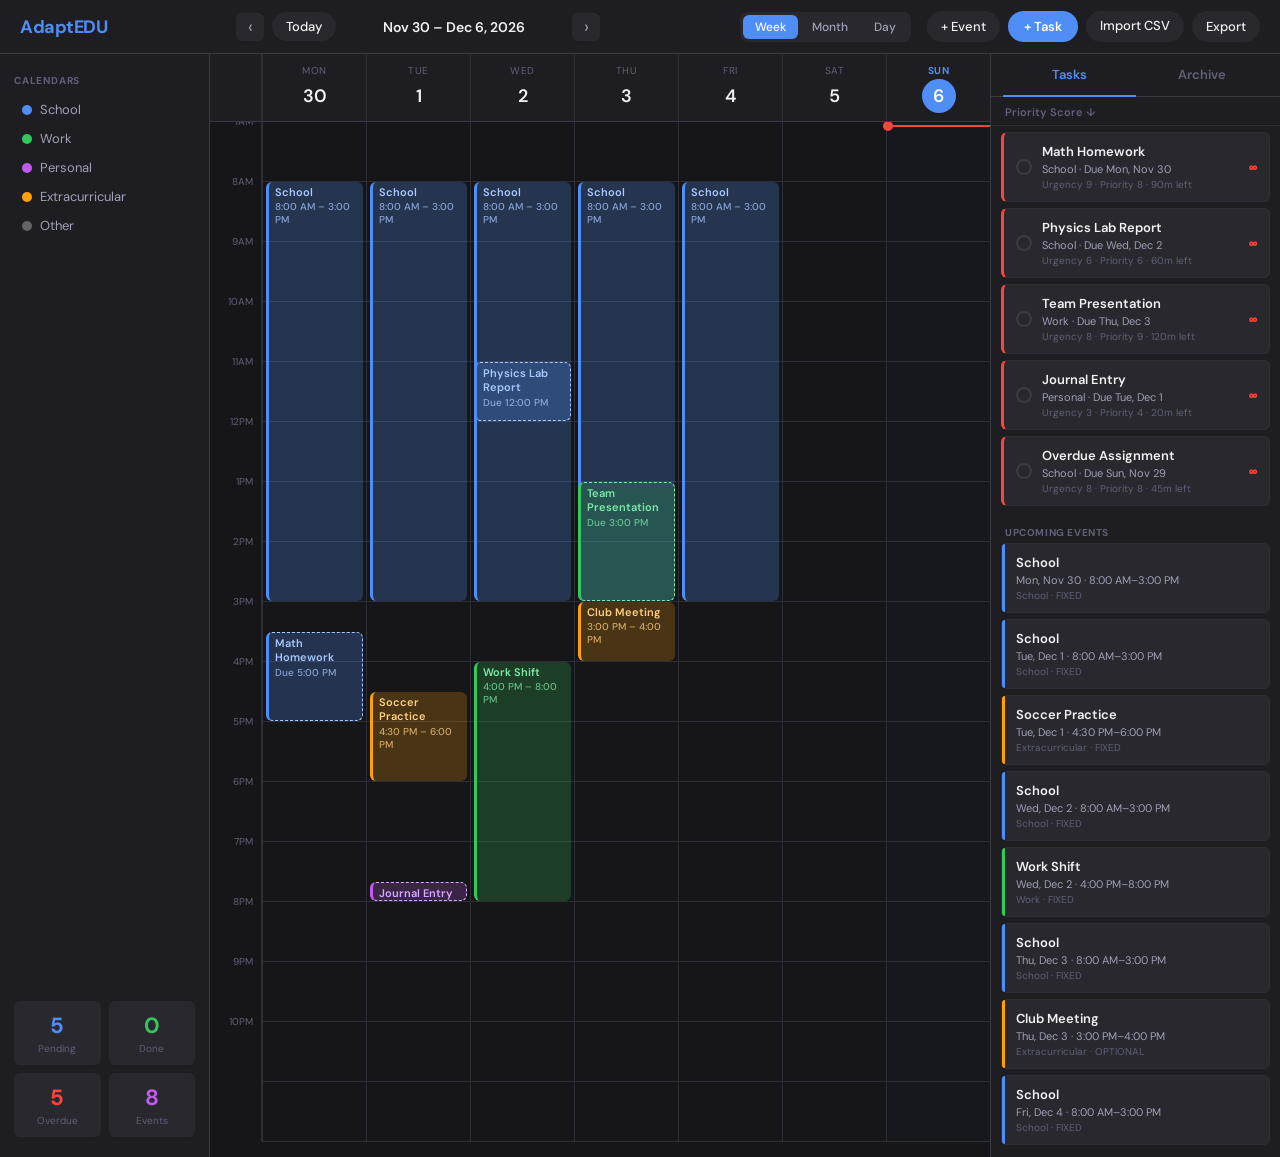
==== commit bae7be5c: "Merge branch 'connectionTester' into devCopy" ====
--- a/index2.html
+++ b/index2.html
@@ -1,39 +1,60 @@
 <!DOCTYPE html>
+<!-- HTML5 Document Declaration -->
 <html lang="en">
+<!-- Head section: Contains metadata, stylesheets, and fonts -->
 <head>
     <meta charset="UTF-8">
+    <!-- Character encoding for the document -->
     <meta name="viewport" content="width=device-width, initial-scale=1.0">
+    <!-- Responsive design meta tag -->
     <title>AdaptEDU</title>
+    <!-- Page title -->
     <link rel="stylesheet" href="styles2.css">
+    <!-- Link to external CSS stylesheet -->
     <link rel="preconnect" href="https://fonts.googleapis.com">
+    <!-- Preconnect to Google Fonts for faster loading -->
     <link href="https://fonts.googleapis.com/css2?family=DM+Sans:wght@300;400;500;600;700&family=DM+Mono:wght@400;500&display=swap" rel="stylesheet">
+    <!-- Google Fonts link for custom fonts -->
 </head>
+<!-- Body section: Contains the main content of the page -->
 <body>
+    <!-- Main application container -->
     <div class="app-container">
 
-        <!-- Top Bar -->
+        <!-- Top Bar: Contains logo, navigation, view toggles, and action buttons -->
         <header class="top-bar">
+            <!-- Logo section -->
             <div class="logo">AdaptEDU</div>
+            <!-- Week navigation: Previous, Today, Week label, Next buttons -->
             <div class="week-nav">
                 <button class="icon-btn" id="prev-btn">&#8249;</button>
                 <button class="pill-btn" id="today-btn">Today</button>
                 <span class="week-label" id="week-label"></span>
                 <button class="icon-btn" id="next-btn">&#8250;</button>
             </div>
+            <!-- View toggle buttons: Week, Month, Day -->
             <div class="view-toggle">
                 <button class="view-btn active" data-view="week">Week</button>
                 <button class="view-btn" data-view="month">Month</button>
                 <button class="view-btn" data-view="day">Day</button>
             </div>
+            <!-- Action buttons: Add Event and Add Task -->
             <div class="actions">
                 <button class="pill-btn" id="add-event-btn">+ Event</button>
                 <button class="accent-btn" id="add-task-btn">+ Task</button>
+                <label class="pill-btn" style="cursor:pointer">
+                    Import CSV
+                  <input type="file" accept=".csv" id="import-csv-input" multiple style="display:none">
+                 </label>
+               <button class="pill-btn" id="export-csv-btn">Export</button>
             </div>
         </header>
 
+        <!-- Main body: Contains sidebar and content area -->
         <div class="main-body">
-            <!-- Sidebar -->
+            <!-- Sidebar: Displays calendars and statistics -->
             <aside class="sidebar">
+                <!-- Calendar categories section -->
                 <div class="sidebar-section">
                     <div class="section-label">CALENDARS</div>
                     <div class="category-item"><span class="dot school"></span>School</div>
@@ -42,7 +63,9 @@
                     <div class="category-item"><span class="dot extracurricular"></span>Extracurricular</div>
                     <div class="category-item"><span class="dot other"></span>Other</div>
                 </div>
+                <!-- Spacer for layout -->
                 <div class="sidebar-spacer"></div>
+                <!-- Mini statistics: Pending, Done, Overdue, Events -->
                 <div class="mini-stats">
                     <div class="stat-box"><div class="stat-val blue" id="stat-pending">0</div><div class="stat-label">Pending</div></div>
                     <div class="stat-box"><div class="stat-val green" id="stat-done">0</div><div class="stat-label">Done</div></div>
@@ -51,44 +74,55 @@
                 </div>
             </aside>
 
-            <!-- Main Content Area -->
+            <!-- Main Content Area: Calendar and task list -->
             <main class="content-area">
+                <!-- Calendar panel: Displays week/month/day views -->
                 <div class="calendar-panel" id="calendar"></div>
 
-                <!-- Task / Archive Panel -->
+                <!-- Task / Archive Panel: Tabs for tasks and archive -->
                 <div class="task-list-panel">
+                    <!-- Tabs for switching between tasks and archive -->
                     <div class="task-panel-tabs">
                         <button class="tab-btn active" data-tab="tasks">Tasks</button>
                         <button class="tab-btn" data-tab="archive">Archive</button>
                     </div>
+                    <!-- Subheader for task list sorting -->
                     <div class="task-list-subheader" id="task-list-subheader">Priority Score ↓</div>
+                    <!-- Content area for task list -->
                     <div class="task-list-content" id="task-list"></div>
                 </div>
             </main>
         </div>
     </div>
 
-    <!-- ── Detail Popover ─────────────────────────────────── -->
+    <!-- Detail Popover: Modal for displaying task/event details -->
     <div id="detail-popover" class="detail-popover hidden">
+        <!-- Popover header with dot, title, and close button -->
         <div class="popover-header">
             <div class="popover-dot" id="popover-dot"></div>
             <div class="popover-title" id="popover-title"></div>
             <button class="close-btn" id="close-popover">&times;</button>
         </div>
+        <!-- Popover body: Contains details -->
         <div class="popover-body" id="popover-body"></div>
+        <!-- Popover footer: Action buttons -->
         <div class="popover-footer" id="popover-footer"></div>
     </div>
 
-    <!-- ── Add Task Modal ────────────────────────────────── -->
+    <!-- Add Task Modal: Form for creating new tasks -->
     <div id="add-task-modal" class="modal-overlay hidden">
         <div class="modal-content">
+            <!-- Modal header with title and close button -->
             <div class="modal-header">
                 <h2>New Task</h2>
                 <button class="close-btn" id="close-task-modal">&times;</button>
             </div>
+            <!-- Task form: Fields for task details -->
             <form id="task-form" class="modal-form">
+                <!-- Task name input -->
                 <label for="task-name">Task Name *</label>
                 <input type="text" id="task-name" name="task-name" placeholder="e.g., Finish project report" required>
+                <!-- Category and due date row -->
                 <div class="form-row">
                     <div class="form-group">
                         <label for="task-category">Category</label>
@@ -105,8 +139,10 @@
                         <input type="datetime-local" id="task-due-date" name="task-due-date" required>
                     </div>
                 </div>
+                <!-- Description textarea -->
                 <label for="task-description">Description</label>
                 <textarea id="task-description" name="task-description" rows="2" placeholder="Optional notes..."></textarea>
+                <!-- Urgency, priority, and estimated time row -->
                 <div class="form-row">
                     <div class="form-group">
                         <label for="task-urgency">Urgency (1-10)</label>
@@ -122,6 +158,7 @@
                     </div>
                 </div>
             </form>
+            <!-- Modal footer with cancel and save buttons -->
             <div class="modal-footer">
                 <button type="button" class="pill-btn" id="cancel-task-btn">Cancel</button>
                 <button type="submit" form="task-form" class="accent-btn">Save Task</button>
@@ -129,22 +166,28 @@
         </div>
     </div>
 
-    <!-- ── Add Event Modal ───────────────────────────────── -->
+    <!-- Add Event Modal: Form for creating new events -->
     <div id="add-event-modal" class="modal-overlay hidden">
         <div class="modal-content">
+            <!-- Modal header with title and close button -->
             <div class="modal-header">
                 <h2>New Event</h2>
                 <button class="close-btn" id="close-event-modal">&times;</button>
             </div>
+            <!-- Event form: Fields for event details -->
             <form id="event-form" class="modal-form">
+                <!-- Event name input -->
                 <label for="event-name">Event Name *</label>
                 <input type="text" id="event-name" name="event-name" placeholder="e.g., Team Meeting" required>
+                <!-- Start and end time row -->
                 <div class="form-row">
                     <div class="form-group"><label for="event-start-time">Start Time *</label><input type="datetime-local" id="event-start-time" required></div>
                     <div class="form-group"><label for="event-end-time">End Time *</label><input type="datetime-local" id="event-end-time" required></div>
                 </div>
+                <!-- Location input -->
                 <label for="event-location">Location</label>
                 <input type="text" id="event-location" placeholder="e.g., Room 204">
+                <!-- Status and category row -->
                 <div class="form-row">
                     <div class="form-group">
                         <label for="event-status">Status</label>
@@ -161,6 +204,7 @@
                     </div>
                 </div>
             </form>
+            <!-- Modal footer with cancel and save buttons -->
             <div class="modal-footer">
                 <button type="button" class="pill-btn" id="cancel-event-btn">Cancel</button>
                 <button type="submit" form="event-form" class="accent-btn">Save Event</button>
@@ -168,8 +212,12 @@
         </div>
     </div>
 
+    <!-- JavaScript files: Main script, API integration, and algorithm -->
     <script src="script2.js"></script>
+    <!-- Main JavaScript file for UI interactions -->
     <script src="api-integration.js"></script>
+    <!-- Script for backend API integration -->
     <script src="main_alg.js"></script>
+    <!-- Script for main algorithm logic -->
 </body>
 </html>
--- a/styles2.css
+++ b/styles2.css
@@ -1,16 +1,16 @@
-@import url('https://fonts.googleapis.com/css2?family=DM+Sans:wght@300;400;500;600;700&family=DM+Mono:wght@400;500&display=swap');
-
-:root {
-    --bg-dark:      #161618;
-    --bg-panel:     #1e1e22;
-    --bg-card:      #28282e;
-    --bg-hover:     #32323a;
-    --border:       #3a3a44;
-    --border-light: #2e2e38;
-
-    --text-primary: #f0f0f5;
-    --text-secondary: #a0a0b8;
-    --text-muted:   #606078;
+@import url('https://fonts.googleapis.com/css2?family=DM+Sans:wght@300;400;500;600;700&family=DM+Mono:wght@400;500&display=swap'); /* Import Google Fonts for DM Sans and DM Mono */
+
+:root { /* CSS custom properties (variables) for consistent theming */
+    --bg-dark:      #161618; /* Dark background color */
+    --bg-panel:     #1e1e22; /* Panel background */
+    --bg-card:      #28282e; /* Card background */
+    --bg-hover:     #32323a; /* Hover background */
+    --border:       #3a3a44; /* Border color */
+    --border-light: #2e2e38; /* Light border color */
+
+    --text-primary: #f0f0f5; /* Primary text color */
+    --text-secondary: #a0a0b8; /* Secondary text color */
+    --text-muted:   #606078; /* Muted text color */
 
     /* Category palette — Apple-inspired, clearly distinct */
     --cat-school:   #4f8ef7;   /* vivid blue */
@@ -19,100 +19,105 @@
     --cat-extracurricular: #ff9f0a; /* amber */
     --cat-other:    #636366;   /* neutral gray */
 
-    --accent:       #4f8ef7;
-    --accent-red:   #ff453a;
-    --accent-green: #34c759;
-    --accent-orange:#ff9f0a;
-    --accent-purple:#bf5af2;
-
-    --font: 'DM Sans', system-ui, sans-serif;
-    --font-mono: 'DM Mono', monospace;
-    --radius: 10px;
-    --radius-sm: 6px;
-}
-
-*, *::before, *::after { box-sizing: border-box; margin: 0; padding: 0; }
-
-body {
-    font-family: var(--font);
-    background: var(--bg-dark);
-    color: var(--text-primary);
-    height: 100vh;
-    display: flex;
-    flex-direction: column;
-    overflow: hidden;
-    -webkit-font-smoothing: antialiased;
+    --accent:       #4f8ef7; /* Main accent color */
+    --accent-red:   #ff453a; /* Red accent */
+    --accent-green: #34c759; /* Green accent */
+    --accent-orange:#ff9f0a; /* Orange accent */
+    --accent-purple:#bf5af2; /* Purple accent */
+
+    --font: 'DM Sans', system-ui, sans-serif; /* Main font family */
+    --font-mono: 'DM Mono', monospace; /* Monospace font */
+    --radius: 10px; /* Border radius */
+    --radius-sm: 6px; /* Small border radius */
+}
+
+*, *::before, *::after { box-sizing: border-box; margin: 0; padding: 0; } /* CSS reset for box-sizing and margins */
+
+body { /* Body styles for the entire page */
+    font-family: var(--font); /* Use main font */
+    background: var(--bg-dark); /* Dark background */
+    color: var(--text-primary); /* Primary text color */
+    height: 100vh; /* Full viewport height */
+    display: flex; /* Flexbox layout */
+    flex-direction: column; /* Vertical layout */
+    overflow: hidden; /* Hide overflow */
+    -webkit-font-smoothing: antialiased; /* Smooth fonts on webkit */
 }
 
 /* ══════════════════════════════════════════
    TOP BAR
 ══════════════════════════════════════════ */
-.top-bar {
-    display: flex;
-    align-items: center;
-    gap: 16px;
-    height: 54px;
-    background: var(--bg-panel);
-    border-bottom: 1px solid var(--border);
-    padding: 0 20px;
-    flex-shrink: 0;
-    z-index: 20;
-}
-
-.logo {
-    font-size: 18px;
-    font-weight: 700;
-    color: var(--accent);
-    letter-spacing: -0.5px;
-    width: 200px;
-}
-
-.week-nav {
-    display: flex;
-    align-items: center;
-    gap: 8px;
-}
-
-.week-label {
-    font-size: 14px;
-    font-weight: 600;
-    min-width: 220px;
-    text-align: center;
-    color: var(--text-primary);
-}
-
-.view-toggle {
-    display: flex;
-    background: var(--bg-card);
-    border-radius: 8px;
-    padding: 3px;
-    gap: 2px;
-    margin-left: auto;
-}
-
-.view-btn {
-    background: none;
-    border: none;
-    color: var(--text-secondary);
-    font-family: var(--font);
-    font-size: 12px;
-    font-weight: 500;
-    padding: 4px 12px;
+.top-bar { /* Top navigation bar */
+    display: flex; /* Flexbox layout */
+    align-items: center; /* Center vertically */
+    gap: 16px; /* Gap between items */
+    height: 54px; /* Fixed height */
+    background: var(--bg-panel); /* Panel background */
+    border-bottom: 1px solid var(--border); /* Bottom border */
+    padding: 0 20px; /* Horizontal padding */
+    flex-shrink: 0; /* Don't shrink */
+    z-index: 20; /* High z-index */
+}
+
+.logo { /* Logo text */
+    font-size: 18px; /* Font size */
+    font-weight: 700; /* Bold */
+    color: var(--accent); /* Accent color */
+    letter-spacing: -0.5px; /* Tight spacing */
+    width: 200px; /* Fixed width */
+}
+
+.week-nav { /* Week navigation controls */
+    display: flex; /* Flexbox */
+    align-items: center; /* Center */
+    gap: 8px; /* Gap */
+}
+
+.week-label { /* Week/month/day label */
+    font-size: 14px; /* Font size */
+    font-weight: 600; /* Semi-bold */
+    min-width: 220px; /* Minimum width */
+    text-align: center; /* Center text */
+    color: var(--text-primary); /* Primary text color */
+}
+
+.view-toggle { /* View toggle buttons (Week/Month/Day) */
+    display: flex; /* Flexbox */
+    background: var(--bg-card); /* Card background */
+    border-radius: 8px; /* Rounded corners */
+    padding: 3px; /* Padding */
+    gap: 2px; /* Gap between buttons */
+    margin-left: auto; /* Push to right */
+}
+
+.view-btn { /* Individual view button */
+    background: none; /* No background */
+    border: none; /* No border */
+    color: var(--text-secondary); /* Secondary text */
+    font-family: var(--font); /* Font family */
+    font-size: 12px; /* Font size */
+    font-weight: 500; /* Medium weight */
+    padding: 4px 12px; /* Padding */
     border-radius: 6px;
     cursor: pointer;
     transition: background 0.15s, color 0.15s;
 }
+/* Active state for view toggle buttons */
 .view-btn.active {
     background: var(--accent);
     color: #fff;
 }
+
+/* Hover state for inactive view buttons */
 .view-btn:hover:not(.active) {
     background: var(--bg-hover);
     color: var(--text-primary);
 }
 
+/* Actions container in top bar */
 .actions { display: flex; gap: 8px; }
 
+/* Base button styles */
 button { cursor: pointer; border: none; font-family: var(--font); }
 
 .icon-btn {
@@ -158,66 +163,66 @@
 }
 
 /* ── Sidebar ───────────────────────────── */
-.sidebar {
-    width: 210px;
-    background: var(--bg-panel);
-    border-right: 1px solid var(--border);
-    display: flex;
-    flex-direction: column;
-    padding: 20px 14px;
-    flex-shrink: 0;
-}
-
-.sidebar-section { margin-bottom: 24px; }
-
-.section-label {
-    font-size: 10px;
-    font-weight: 700;
-    color: var(--text-muted);
-    letter-spacing: 0.8px;
-    margin-bottom: 8px;
-}
-
-.category-item {
-    display: flex;
-    align-items: center;
-    gap: 8px;
-    padding: 6px 8px;
-    font-size: 13px;
-    border-radius: var(--radius-sm);
-    cursor: pointer;
-    color: var(--text-secondary);
-    transition: background 0.12s, color 0.12s;
-}
-.category-item:hover { background: var(--bg-card); color: var(--text-primary); }
-
-.dot {
-    width: 10px; height: 10px;
-    border-radius: 50%;
-    flex-shrink: 0;
-}
-.dot.school        { background: var(--cat-school); }
-.dot.work          { background: var(--cat-work); }
-.dot.personal      { background: var(--cat-personal); }
-.dot.extracurricular { background: var(--cat-extracurricular); }
-.dot.other         { background: var(--cat-other); }
+.sidebar { /* Sidebar container */
+    width: 210px; /* Fixed width */
+    background: var(--bg-panel); /* Panel background */
+    border-right: 1px solid var(--border); /* Right border */
+    display: flex; /* Flexbox */
+    flex-direction: column; /* Vertical layout */
+    padding: 20px 14px; /* Padding */
+    flex-shrink: 0; /* Don't shrink */
+}
+
+.sidebar-section { margin-bottom: 24px; } /* Margin between sections */
+
+.section-label { /* Section label (e.g., CALENDARS) */
+    font-size: 10px; /* Small font */
+    font-weight: 700; /* Bold */
+    color: var(--text-muted); /* Muted color */
+    letter-spacing: 0.8px; /* Spacing */
+    margin-bottom: 8px; /* Bottom margin */
+}
+
+.category-item { /* Category item (e.g., School, Work) */
+    display: flex; /* Flexbox */
+    align-items: center; /* Center */
+    gap: 8px; /* Gap */
+    padding: 6px 8px; /* Padding */
+    font-size: 13px; /* Font size */
+    border-radius: var(--radius-sm); /* Rounded */
+    cursor: pointer; /* Pointer cursor */
+    color: var(--text-secondary); /* Secondary text */
+    transition: background 0.12s, color 0.12s; /* Smooth transition */
+}
+.category-item:hover { background: var(--bg-card); color: var(--text-primary); } /* Hover effect */
+
+.dot { /* Colored dot for categories */
+    width: 10px; height: 10px; /* Size */
+    border-radius: 50%; /* Circle */
+    flex-shrink: 0; /* Don't shrink */
+}
+.dot.school        { background: var(--cat-school); } /* School color */
+.dot.work          { background: var(--cat-work); } /* Work color */
+.dot.personal      { background: var(--cat-personal); } /* Personal color */
+.dot.extracurricular { background: var(--cat-extracurricular); } /* Extracurricular color */
+.dot.other         { background: var(--cat-other); } /* Other color */
 /* also handle "extra" alias */
-.dot.extra         { background: var(--cat-extracurricular); }
-
-.sidebar-spacer { flex: 1; }
-
-.mini-stats {
-    display: grid;
-    grid-template-columns: 1fr 1fr;
-    gap: 8px;
-}
-.stat-box {
-    background: var(--bg-card);
-    padding: 10px 8px;
-    text-align: center;
-    border-radius: var(--radius-sm);
-}
-.stat-val  { font-size: 22px; font-weight: 700; font-variant-numeric: tabular-nums; }
+.dot.extra         { background: var(--cat-extracurricular); } /* Alias for extracurricular */
+
+.sidebar-spacer { flex: 1; } /* Spacer to push stats to bottom */
+
+.mini-stats { /* Mini statistics grid */
+    display: grid; /* Grid layout */
+    grid-template-columns: 1fr 1fr; /* 2 columns */
+    gap: 8px; /* Gap */
+}
+.stat-box { /* Individual stat box */
+    background: var(--bg-card); /* Card background */
+    padding: 10px 8px; /* Padding */
+    text-align: center; /* Center text */
+    border-radius: var(--radius-sm); /* Rounded */
+}
+.stat-val  { font-size: 22px; font-weight: 700; font-variant-numeric: tabular-nums; } /* Stat value */
 .stat-label { font-size: 10px; color: var(--text-muted); margin-top: 2px; }
 .blue   { color: var(--accent); }
 .green  { color: var(--accent-green); }
@@ -362,12 +367,15 @@
 /* ══════════════════════════════════════════
    CALENDAR GRID (WEEK / DAY)
 ══════════════════════════════════════════ */
+
+/* Calendar wrapper container for the entire calendar grid */
 .calendar-wrapper {
     display: flex;
     flex-direction: column;
     min-width: 600px;
 }
 
+/* Calendar header with day names and dates */
 .cal-header {
     display: grid;
     grid-template-columns: 52px repeat(7, 1fr);
@@ -381,8 +389,10 @@
     grid-template-columns: 52px 1fr;
 }
 
+/* Spacer for the time column in header */
 .cal-header-spacer { border-right: 1px solid var(--border-light); }
 
+/* Individual day header cell */
 .cal-day-header {
     display: flex;
     flex-direction: column;
@@ -391,7 +401,11 @@
     padding: 10px 0 8px;
     border-left: 1px solid var(--border-light);
 }
+
+/* Day name (Mon, Tue, etc.) */
 .cal-day-name  { font-size: 10px; color: var(--text-muted); text-transform: uppercase; letter-spacing: 0.6px; }
+
+/* Day date number */
 .cal-day-date  {
     font-size: 18px; font-weight: 600; margin-top: 2px;
     width: 34px; height: 34px;
@@ -404,6 +418,7 @@
 .cal-day-header.today .cal-day-name { color: var(--accent); font-weight: 700; }
 .cal-day-header.today .cal-day-date { background: var(--accent); color: #fff; }
 
+/* Calendar body grid containing time slots and day columns */
 .cal-body {
     display: grid;
     grid-template-columns: 52px repeat(7, 1fr);
@@ -413,12 +428,17 @@
     grid-template-columns: 52px 1fr;
 }
 
+/* Time column on the left side of calendar */
 .cal-time-col { display: flex; flex-direction: column; }
+
+/* Individual time slot (1 hour each) */
 .cal-time-slot {
     height: 60px;
     position: relative;
     border-right: 1px solid var(--border-light);
 }
+
+/* Time label (e.g., 9:00 AM) positioned on time slots */
 .cal-time-label {
     position: absolute;
     top: -7px; right: 8px;
@@ -428,6 +448,7 @@
     white-space: nowrap;
 }
 
+/* Day column for each day of the week */
 .cal-day-col {
     border-left: 1px solid var(--border-light);
     position: relative;
@@ -442,6 +463,8 @@
 .cal-day-col.today-col { background-color: rgba(79,142,247,0.025); }
 
 /* ── Calendar blocks ───────────────────── */
+
+/* Base styling for event/task blocks in calendar */
 .cal-block {
     position: absolute;
     left: 3px; right: 3px;
@@ -456,36 +479,46 @@
 }
 .cal-block:hover { filter: brightness(1.15); }
 
+/* School category blocks */
 .cal-block.school {
     background: rgba(79,142,247,0.25);
     border-left: 3px solid var(--cat-school);
     color: #a8c8ff;
 }
+
+/* Work category blocks */
 .cal-block.work {
     background: rgba(52,199,89,0.22);
     border-left: 3px solid var(--cat-work);
     color: #7eeaaa;
 }
+
+/* Personal category blocks */
 .cal-block.personal {
     background: rgba(191,90,242,0.22);
     border-left: 3px solid var(--cat-personal);
     color: #d9a8ff;
 }
+
+/* Extracurricular category blocks */
 .cal-block.extracurricular, .cal-block.extra {
     background: rgba(255,159,10,0.22);
     border-left: 3px solid var(--cat-extracurricular);
     color: #ffd080;
 }
+
+/* Other category blocks */
 .cal-block.other {
     background: rgba(99,99,102,0.22);
     border-left: 3px solid var(--cat-other);
     color: #b0b0c0;
 }
 
+/* Block title and time styling */
 .cal-block .block-title { font-weight: 600; line-height: 1.3; }
 .cal-block .block-time  { font-size: 10px; opacity: 0.75; margin-top: 1px; }
 
-/* Task blocks look slightly different */
+/* Task blocks have dashed borders to distinguish from events */
 .cal-block.task-block {
     border-style: dashed;
     border-width: 1px;
@@ -493,12 +526,14 @@
     border-left-style: solid;
 }
 
-/* Current time line */
+/* Current time line that shows the current time across the calendar */
 .current-time-line {
     position: absolute; left: 0; right: 0;
     height: 2px; background: var(--accent-red);
     z-index: 5; pointer-events: none;
 }
+
+/* Small dot at the start of the current time line */
 .current-time-dot {
     position: absolute; left: -4px; top: -4px;
     width: 10px; height: 10px;
@@ -509,8 +544,11 @@
 /* ══════════════════════════════════════════
    MONTH VIEW
 ══════════════════════════════════════════ */
+
+/* Month view wrapper container */
 .month-wrapper { display: flex; flex-direction: column; height: 100%; }
 
+/* Month header row with day names */
 .month-header-row {
     display: grid;
     grid-template-columns: repeat(7, 1fr);
@@ -518,6 +556,8 @@
     border-bottom: 1px solid var(--border);
     position: sticky; top: 0; z-index: 10;
 }
+
+/* Day name headers in month view */
 .month-day-name {
     text-align: center;
     padding: 10px 0;
@@ -528,6 +568,7 @@
     letter-spacing: 0.5px;
 }
 
+/* Month grid containing all the date cells */
 .month-grid {
     display: grid;
     grid-template-columns: repeat(7, 1fr);
@@ -537,6 +578,7 @@
     border-top: 1px solid var(--border-light);
 }
 
+/* Individual date cell in month view */
 .month-cell {
     border-right: 1px solid var(--border-light);
     border-bottom: 1px solid var(--border-light);
@@ -553,6 +595,7 @@
     display: flex; align-items: center; justify-content: center;
 }
 
+/* Date number in month cell */
 .month-cell-date {
     font-size: 13px;
     font-weight: 600;
@@ -562,6 +605,7 @@
 }
 .month-cell-date:hover { background: var(--bg-hover); border-radius: 50%; }
 
+/* Event pill in month view cells */
 .month-event-pill {
     display: block;
     border-radius: 3px;
@@ -577,6 +621,7 @@
 }
 .month-event-pill:hover { filter: brightness(1.2); }
 
+/* Category-specific colors for month event pills */
 .month-event-pill.school        { background: rgba(79,142,247,0.3);  color: #a8c8ff; }
 .month-event-pill.work          { background: rgba(52,199,89,0.3);   color: #7eeaaa; }
 .month-event-pill.personal      { background: rgba(191,90,242,0.3);  color: #d9a8ff; }
@@ -585,6 +630,7 @@
 .month-event-pill.other         { background: rgba(99,99,102,0.3);   color: #b0b0c0; }
 .month-event-pill.task-pill     { opacity: 0.7; }
 
+/* "Show more" indicator when there are too many events in a month cell */
 .month-more {
     font-size: 10px;
     color: var(--text-muted);
@@ -596,6 +642,8 @@
 /* ══════════════════════════════════════════
    DETAIL POPOVER
 ══════════════════════════════════════════ */
+
+/* Popover that shows detailed information when clicking on events/tasks */
 .detail-popover {
     position: fixed;
     background: var(--bg-panel);
@@ -606,12 +654,15 @@
     z-index: 500;
     animation: popIn 0.15s ease;
 }
+
+/* Animation for popover appearance */
 @keyframes popIn {
     from { opacity: 0; transform: scale(0.95) translateY(4px); }
     to   { opacity: 1; transform: scale(1) translateY(0); }
 }
 .detail-popover.hidden { display: none; }
 
+/* Header section of the detail popover */
 .popover-header {
     display: flex;
     align-items: center;
@@ -619,17 +670,23 @@
     padding: 14px 16px 10px;
     border-bottom: 1px solid var(--border-light);
 }
+
+/* Colored dot indicating event/task category */
 .popover-dot {
     width: 12px; height: 12px;
     border-radius: 50%;
     flex-shrink: 0;
 }
+
+/* Title of the event/task in popover */
 .popover-title {
     flex: 1;
     font-size: 15px;
     font-weight: 600;
     color: var(--text-primary);
 }
+
+/* Close button for the popover */
 .close-btn {
     background: none;
     color: var(--text-muted);
@@ -640,6 +697,7 @@
 }
 .close-btn:hover { color: var(--text-primary); background: var(--bg-hover); }
 
+/* Body content area of the popover */
 .popover-body {
     padding: 12px 16px;
     display: flex;
@@ -650,10 +708,13 @@
     max-height: 280px;
     overflow-y: auto;
 }
+
+/* Individual row in popover body (icon + value) */
 .popover-row { display: flex; gap: 8px; align-items: flex-start; }
 .popover-icon { color: var(--text-muted); flex-shrink: 0; width: 14px; margin-top: 1px; }
 .popover-val  { color: var(--text-primary); }
 
+/* Footer with action buttons */
 .popover-footer {
     padding: 10px 16px 12px;
     border-top: 1px solid var(--border-light);
@@ -661,6 +722,8 @@
     gap: 8px;
     justify-content: flex-end;
 }
+
+/* Action buttons in popover footer */
 .popover-action-btn {
     padding: 6px 14px;
     border-radius: 20px;
@@ -679,6 +742,8 @@
 /* ══════════════════════════════════════════
    MODALS
 ══════════════════════════════════════════ */
+
+/* Dark overlay behind modals */
 .modal-overlay {
     position: fixed; inset: 0;
     background: rgba(10,10,18,0.75);
@@ -688,6 +753,7 @@
 }
 .modal-overlay.hidden { display: none; }
 
+/* Modal content container */
 .modal-content {
     background: var(--bg-panel);
     border: 1px solid var(--border);
@@ -696,11 +762,14 @@
     box-shadow: 0 20px 60px rgba(0,0,0,0.4);
     animation: modalIn 0.2s ease;
 }
+
+/* Animation for modal appearance */
 @keyframes modalIn {
     from { opacity: 0; transform: translateY(-16px) scale(0.97); }
     to   { opacity: 1; transform: translateY(0) scale(1); }
 }
 
+/* Modal header with title and close button */
 .modal-header {
     display: flex; justify-content: space-between; align-items: center;
     padding: 18px 24px 14px;
@@ -708,13 +777,17 @@
 }
 .modal-header h2 { font-size: 17px; font-weight: 700; }
 
+/* Form container inside modals */
 .modal-form {
     padding: 20px 24px;
     display: flex; flex-direction: column;
     gap: 14px;
 }
+
+/* Form labels */
 .modal-form label { font-size: 11px; font-weight: 600; color: var(--text-muted); letter-spacing: 0.4px; }
 
+/* Form input fields (text, datetime, number, select, textarea) */
 .modal-form input[type="text"],
 .modal-form input[type="datetime-local"],
 .modal-form input[type="number"],
@@ -730,6 +803,8 @@
     font-size: 13px;
     transition: border-color 0.15s;
 }
+
+/* Focus state for form inputs */
 .modal-form input:focus,
 .modal-form select:focus,
 .modal-form textarea:focus {
@@ -738,9 +813,13 @@
     box-shadow: 0 0 0 3px rgba(79,142,247,0.2);
 }
 
+/* Form row for side-by-side inputs */
 .form-row { display: flex; gap: 14px; }
+
+/* Form group container for label and input */
 .form-group { flex: 1; display: flex; flex-direction: column; gap: 6px; }
 
+/* Modal footer with action buttons */
 .modal-footer {
     display: flex; justify-content: flex-end; gap: 10px;
     padding: 14px 24px;
@@ -750,7 +829,7 @@
     border-bottom-right-radius: 12px;
 }
 
-/* scrollbar styling */
+/* Custom scrollbar styling for webkit browsers */
 ::-webkit-scrollbar { width: 6px; }
 ::-webkit-scrollbar-track { background: transparent; }
 ::-webkit-scrollbar-thumb { background: var(--border); border-radius: 3px; }
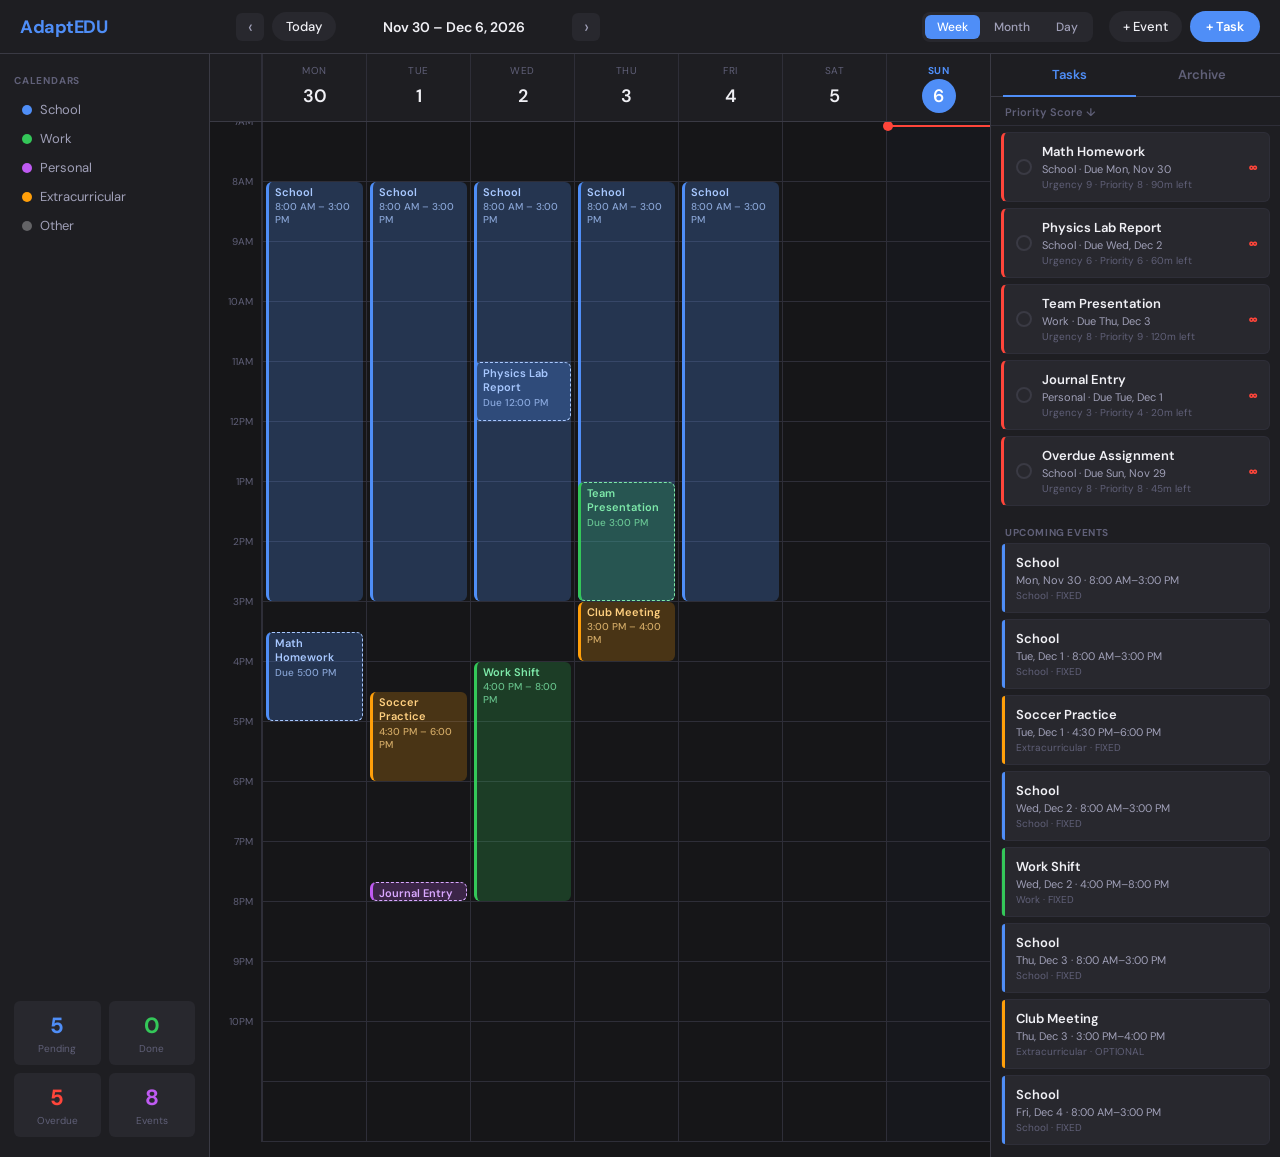
==== commit 1b47a260: "Merge pull request #1 from Liam-Bratane/liam Liam" ====
--- a/index2.html
+++ b/index2.html
@@ -1,60 +1,39 @@
 <!DOCTYPE html>
-<!-- HTML5 Document Declaration -->
 <html lang="en">
-<!-- Head section: Contains metadata, stylesheets, and fonts -->
 <head>
     <meta charset="UTF-8">
-    <!-- Character encoding for the document -->
     <meta name="viewport" content="width=device-width, initial-scale=1.0">
-    <!-- Responsive design meta tag -->
     <title>AdaptEDU</title>
-    <!-- Page title -->
     <link rel="stylesheet" href="styles2.css">
-    <!-- Link to external CSS stylesheet -->
     <link rel="preconnect" href="https://fonts.googleapis.com">
-    <!-- Preconnect to Google Fonts for faster loading -->
     <link href="https://fonts.googleapis.com/css2?family=DM+Sans:wght@300;400;500;600;700&family=DM+Mono:wght@400;500&display=swap" rel="stylesheet">
-    <!-- Google Fonts link for custom fonts -->
 </head>
-<!-- Body section: Contains the main content of the page -->
 <body>
-    <!-- Main application container -->
     <div class="app-container">
 
-        <!-- Top Bar: Contains logo, navigation, view toggles, and action buttons -->
+        <!-- Top Bar -->
         <header class="top-bar">
-            <!-- Logo section -->
             <div class="logo">AdaptEDU</div>
-            <!-- Week navigation: Previous, Today, Week label, Next buttons -->
             <div class="week-nav">
                 <button class="icon-btn" id="prev-btn">&#8249;</button>
                 <button class="pill-btn" id="today-btn">Today</button>
                 <span class="week-label" id="week-label"></span>
                 <button class="icon-btn" id="next-btn">&#8250;</button>
             </div>
-            <!-- View toggle buttons: Week, Month, Day -->
             <div class="view-toggle">
                 <button class="view-btn active" data-view="week">Week</button>
                 <button class="view-btn" data-view="month">Month</button>
                 <button class="view-btn" data-view="day">Day</button>
             </div>
-            <!-- Action buttons: Add Event and Add Task -->
             <div class="actions">
                 <button class="pill-btn" id="add-event-btn">+ Event</button>
                 <button class="accent-btn" id="add-task-btn">+ Task</button>
-                <label class="pill-btn" style="cursor:pointer">
-                    Import CSV
-                  <input type="file" accept=".csv" id="import-csv-input" multiple style="display:none">
-                 </label>
-               <button class="pill-btn" id="export-csv-btn">Export</button>
             </div>
         </header>
 
-        <!-- Main body: Contains sidebar and content area -->
         <div class="main-body">
-            <!-- Sidebar: Displays calendars and statistics -->
+            <!-- Sidebar -->
             <aside class="sidebar">
-                <!-- Calendar categories section -->
                 <div class="sidebar-section">
                     <div class="section-label">CALENDARS</div>
                     <div class="category-item"><span class="dot school"></span>School</div>
@@ -63,9 +42,7 @@
                     <div class="category-item"><span class="dot extracurricular"></span>Extracurricular</div>
                     <div class="category-item"><span class="dot other"></span>Other</div>
                 </div>
-                <!-- Spacer for layout -->
                 <div class="sidebar-spacer"></div>
-                <!-- Mini statistics: Pending, Done, Overdue, Events -->
                 <div class="mini-stats">
                     <div class="stat-box"><div class="stat-val blue" id="stat-pending">0</div><div class="stat-label">Pending</div></div>
                     <div class="stat-box"><div class="stat-val green" id="stat-done">0</div><div class="stat-label">Done</div></div>
@@ -74,55 +51,44 @@
                 </div>
             </aside>
 
-            <!-- Main Content Area: Calendar and task list -->
+            <!-- Main Content Area -->
             <main class="content-area">
-                <!-- Calendar panel: Displays week/month/day views -->
                 <div class="calendar-panel" id="calendar"></div>
 
-                <!-- Task / Archive Panel: Tabs for tasks and archive -->
+                <!-- Task / Archive Panel -->
                 <div class="task-list-panel">
-                    <!-- Tabs for switching between tasks and archive -->
                     <div class="task-panel-tabs">
                         <button class="tab-btn active" data-tab="tasks">Tasks</button>
                         <button class="tab-btn" data-tab="archive">Archive</button>
                     </div>
-                    <!-- Subheader for task list sorting -->
                     <div class="task-list-subheader" id="task-list-subheader">Priority Score ↓</div>
-                    <!-- Content area for task list -->
                     <div class="task-list-content" id="task-list"></div>
                 </div>
             </main>
         </div>
     </div>
 
-    <!-- Detail Popover: Modal for displaying task/event details -->
+    <!-- ── Detail Popover ─────────────────────────────────── -->
     <div id="detail-popover" class="detail-popover hidden">
-        <!-- Popover header with dot, title, and close button -->
         <div class="popover-header">
             <div class="popover-dot" id="popover-dot"></div>
             <div class="popover-title" id="popover-title"></div>
             <button class="close-btn" id="close-popover">&times;</button>
         </div>
-        <!-- Popover body: Contains details -->
         <div class="popover-body" id="popover-body"></div>
-        <!-- Popover footer: Action buttons -->
         <div class="popover-footer" id="popover-footer"></div>
     </div>
 
-    <!-- Add Task Modal: Form for creating new tasks -->
+    <!-- ── Add Task Modal ────────────────────────────────── -->
     <div id="add-task-modal" class="modal-overlay hidden">
         <div class="modal-content">
-            <!-- Modal header with title and close button -->
             <div class="modal-header">
                 <h2>New Task</h2>
                 <button class="close-btn" id="close-task-modal">&times;</button>
             </div>
-            <!-- Task form: Fields for task details -->
             <form id="task-form" class="modal-form">
-                <!-- Task name input -->
                 <label for="task-name">Task Name *</label>
                 <input type="text" id="task-name" name="task-name" placeholder="e.g., Finish project report" required>
-                <!-- Category and due date row -->
                 <div class="form-row">
                     <div class="form-group">
                         <label for="task-category">Category</label>
@@ -139,10 +105,8 @@
                         <input type="datetime-local" id="task-due-date" name="task-due-date" required>
                     </div>
                 </div>
-                <!-- Description textarea -->
                 <label for="task-description">Description</label>
                 <textarea id="task-description" name="task-description" rows="2" placeholder="Optional notes..."></textarea>
-                <!-- Urgency, priority, and estimated time row -->
                 <div class="form-row">
                     <div class="form-group">
                         <label for="task-urgency">Urgency (1-10)</label>
@@ -158,7 +122,6 @@
                     </div>
                 </div>
             </form>
-            <!-- Modal footer with cancel and save buttons -->
             <div class="modal-footer">
                 <button type="button" class="pill-btn" id="cancel-task-btn">Cancel</button>
                 <button type="submit" form="task-form" class="accent-btn">Save Task</button>
@@ -166,28 +129,22 @@
         </div>
     </div>
 
-    <!-- Add Event Modal: Form for creating new events -->
+    <!-- ── Add Event Modal ───────────────────────────────── -->
     <div id="add-event-modal" class="modal-overlay hidden">
         <div class="modal-content">
-            <!-- Modal header with title and close button -->
             <div class="modal-header">
                 <h2>New Event</h2>
                 <button class="close-btn" id="close-event-modal">&times;</button>
             </div>
-            <!-- Event form: Fields for event details -->
             <form id="event-form" class="modal-form">
-                <!-- Event name input -->
                 <label for="event-name">Event Name *</label>
                 <input type="text" id="event-name" name="event-name" placeholder="e.g., Team Meeting" required>
-                <!-- Start and end time row -->
                 <div class="form-row">
                     <div class="form-group"><label for="event-start-time">Start Time *</label><input type="datetime-local" id="event-start-time" required></div>
                     <div class="form-group"><label for="event-end-time">End Time *</label><input type="datetime-local" id="event-end-time" required></div>
                 </div>
-                <!-- Location input -->
                 <label for="event-location">Location</label>
                 <input type="text" id="event-location" placeholder="e.g., Room 204">
-                <!-- Status and category row -->
                 <div class="form-row">
                     <div class="form-group">
                         <label for="event-status">Status</label>
@@ -204,7 +161,6 @@
                     </div>
                 </div>
             </form>
-            <!-- Modal footer with cancel and save buttons -->
             <div class="modal-footer">
                 <button type="button" class="pill-btn" id="cancel-event-btn">Cancel</button>
                 <button type="submit" form="event-form" class="accent-btn">Save Event</button>
@@ -212,12 +168,8 @@
         </div>
     </div>
 
-    <!-- JavaScript files: Main script, API integration, and algorithm -->
     <script src="script2.js"></script>
-    <!-- Main JavaScript file for UI interactions -->
     <script src="api-integration.js"></script>
-    <!-- Script for backend API integration -->
     <script src="main_alg.js"></script>
-    <!-- Script for main algorithm logic -->
 </body>
 </html>
--- a/styles2.css
+++ b/styles2.css
@@ -1,16 +1,16 @@
-@import url('https://fonts.googleapis.com/css2?family=DM+Sans:wght@300;400;500;600;700&family=DM+Mono:wght@400;500&display=swap'); /* Import Google Fonts for DM Sans and DM Mono */
-
-:root { /* CSS custom properties (variables) for consistent theming */
-    --bg-dark:      #161618; /* Dark background color */
-    --bg-panel:     #1e1e22; /* Panel background */
-    --bg-card:      #28282e; /* Card background */
-    --bg-hover:     #32323a; /* Hover background */
-    --border:       #3a3a44; /* Border color */
-    --border-light: #2e2e38; /* Light border color */
-
-    --text-primary: #f0f0f5; /* Primary text color */
-    --text-secondary: #a0a0b8; /* Secondary text color */
-    --text-muted:   #606078; /* Muted text color */
+@import url('https://fonts.googleapis.com/css2?family=DM+Sans:wght@300;400;500;600;700&family=DM+Mono:wght@400;500&display=swap');
+
+:root {
+    --bg-dark:      #161618;
+    --bg-panel:     #1e1e22;
+    --bg-card:      #28282e;
+    --bg-hover:     #32323a;
+    --border:       #3a3a44;
+    --border-light: #2e2e38;
+
+    --text-primary: #f0f0f5;
+    --text-secondary: #a0a0b8;
+    --text-muted:   #606078;
 
     /* Category palette — Apple-inspired, clearly distinct */
     --cat-school:   #4f8ef7;   /* vivid blue */
@@ -19,105 +19,100 @@
     --cat-extracurricular: #ff9f0a; /* amber */
     --cat-other:    #636366;   /* neutral gray */
 
-    --accent:       #4f8ef7; /* Main accent color */
-    --accent-red:   #ff453a; /* Red accent */
-    --accent-green: #34c759; /* Green accent */
-    --accent-orange:#ff9f0a; /* Orange accent */
-    --accent-purple:#bf5af2; /* Purple accent */
-
-    --font: 'DM Sans', system-ui, sans-serif; /* Main font family */
-    --font-mono: 'DM Mono', monospace; /* Monospace font */
-    --radius: 10px; /* Border radius */
-    --radius-sm: 6px; /* Small border radius */
-}
-
-*, *::before, *::after { box-sizing: border-box; margin: 0; padding: 0; } /* CSS reset for box-sizing and margins */
-
-body { /* Body styles for the entire page */
-    font-family: var(--font); /* Use main font */
-    background: var(--bg-dark); /* Dark background */
-    color: var(--text-primary); /* Primary text color */
-    height: 100vh; /* Full viewport height */
-    display: flex; /* Flexbox layout */
-    flex-direction: column; /* Vertical layout */
-    overflow: hidden; /* Hide overflow */
-    -webkit-font-smoothing: antialiased; /* Smooth fonts on webkit */
+    --accent:       #4f8ef7;
+    --accent-red:   #ff453a;
+    --accent-green: #34c759;
+    --accent-orange:#ff9f0a;
+    --accent-purple:#bf5af2;
+
+    --font: 'DM Sans', system-ui, sans-serif;
+    --font-mono: 'DM Mono', monospace;
+    --radius: 10px;
+    --radius-sm: 6px;
+}
+
+*, *::before, *::after { box-sizing: border-box; margin: 0; padding: 0; }
+
+body {
+    font-family: var(--font);
+    background: var(--bg-dark);
+    color: var(--text-primary);
+    height: 100vh;
+    display: flex;
+    flex-direction: column;
+    overflow: hidden;
+    -webkit-font-smoothing: antialiased;
 }
 
 /* ══════════════════════════════════════════
    TOP BAR
 ══════════════════════════════════════════ */
-.top-bar { /* Top navigation bar */
-    display: flex; /* Flexbox layout */
-    align-items: center; /* Center vertically */
-    gap: 16px; /* Gap between items */
-    height: 54px; /* Fixed height */
-    background: var(--bg-panel); /* Panel background */
-    border-bottom: 1px solid var(--border); /* Bottom border */
-    padding: 0 20px; /* Horizontal padding */
-    flex-shrink: 0; /* Don't shrink */
-    z-index: 20; /* High z-index */
-}
-
-.logo { /* Logo text */
-    font-size: 18px; /* Font size */
-    font-weight: 700; /* Bold */
-    color: var(--accent); /* Accent color */
-    letter-spacing: -0.5px; /* Tight spacing */
-    width: 200px; /* Fixed width */
-}
-
-.week-nav { /* Week navigation controls */
-    display: flex; /* Flexbox */
-    align-items: center; /* Center */
-    gap: 8px; /* Gap */
-}
-
-.week-label { /* Week/month/day label */
-    font-size: 14px; /* Font size */
-    font-weight: 600; /* Semi-bold */
-    min-width: 220px; /* Minimum width */
-    text-align: center; /* Center text */
-    color: var(--text-primary); /* Primary text color */
-}
-
-.view-toggle { /* View toggle buttons (Week/Month/Day) */
-    display: flex; /* Flexbox */
-    background: var(--bg-card); /* Card background */
-    border-radius: 8px; /* Rounded corners */
-    padding: 3px; /* Padding */
-    gap: 2px; /* Gap between buttons */
-    margin-left: auto; /* Push to right */
-}
-
-.view-btn { /* Individual view button */
-    background: none; /* No background */
-    border: none; /* No border */
-    color: var(--text-secondary); /* Secondary text */
-    font-family: var(--font); /* Font family */
-    font-size: 12px; /* Font size */
-    font-weight: 500; /* Medium weight */
-    padding: 4px 12px; /* Padding */
+.top-bar {
+    display: flex;
+    align-items: center;
+    gap: 16px;
+    height: 54px;
+    background: var(--bg-panel);
+    border-bottom: 1px solid var(--border);
+    padding: 0 20px;
+    flex-shrink: 0;
+    z-index: 20;
+}
+
+.logo {
+    font-size: 18px;
+    font-weight: 700;
+    color: var(--accent);
+    letter-spacing: -0.5px;
+    width: 200px;
+}
+
+.week-nav {
+    display: flex;
+    align-items: center;
+    gap: 8px;
+}
+
+.week-label {
+    font-size: 14px;
+    font-weight: 600;
+    min-width: 220px;
+    text-align: center;
+    color: var(--text-primary);
+}
+
+.view-toggle {
+    display: flex;
+    background: var(--bg-card);
+    border-radius: 8px;
+    padding: 3px;
+    gap: 2px;
+    margin-left: auto;
+}
+
+.view-btn {
+    background: none;
+    border: none;
+    color: var(--text-secondary);
+    font-family: var(--font);
+    font-size: 12px;
+    font-weight: 500;
+    padding: 4px 12px;
     border-radius: 6px;
     cursor: pointer;
     transition: background 0.15s, color 0.15s;
 }
-/* Active state for view toggle buttons */
 .view-btn.active {
     background: var(--accent);
     color: #fff;
 }
-
-/* Hover state for inactive view buttons */
 .view-btn:hover:not(.active) {
     background: var(--bg-hover);
     color: var(--text-primary);
 }
 
-/* Actions container in top bar */
 .actions { display: flex; gap: 8px; }
 
-/* Base button styles */
 button { cursor: pointer; border: none; font-family: var(--font); }
 
 .icon-btn {
@@ -163,66 +158,66 @@
 }
 
 /* ── Sidebar ───────────────────────────── */
-.sidebar { /* Sidebar container */
-    width: 210px; /* Fixed width */
-    background: var(--bg-panel); /* Panel background */
-    border-right: 1px solid var(--border); /* Right border */
-    display: flex; /* Flexbox */
-    flex-direction: column; /* Vertical layout */
-    padding: 20px 14px; /* Padding */
-    flex-shrink: 0; /* Don't shrink */
-}
-
-.sidebar-section { margin-bottom: 24px; } /* Margin between sections */
-
-.section-label { /* Section label (e.g., CALENDARS) */
-    font-size: 10px; /* Small font */
-    font-weight: 700; /* Bold */
-    color: var(--text-muted); /* Muted color */
-    letter-spacing: 0.8px; /* Spacing */
-    margin-bottom: 8px; /* Bottom margin */
-}
-
-.category-item { /* Category item (e.g., School, Work) */
-    display: flex; /* Flexbox */
-    align-items: center; /* Center */
-    gap: 8px; /* Gap */
-    padding: 6px 8px; /* Padding */
-    font-size: 13px; /* Font size */
-    border-radius: var(--radius-sm); /* Rounded */
-    cursor: pointer; /* Pointer cursor */
-    color: var(--text-secondary); /* Secondary text */
-    transition: background 0.12s, color 0.12s; /* Smooth transition */
-}
-.category-item:hover { background: var(--bg-card); color: var(--text-primary); } /* Hover effect */
-
-.dot { /* Colored dot for categories */
-    width: 10px; height: 10px; /* Size */
-    border-radius: 50%; /* Circle */
-    flex-shrink: 0; /* Don't shrink */
-}
-.dot.school        { background: var(--cat-school); } /* School color */
-.dot.work          { background: var(--cat-work); } /* Work color */
-.dot.personal      { background: var(--cat-personal); } /* Personal color */
-.dot.extracurricular { background: var(--cat-extracurricular); } /* Extracurricular color */
-.dot.other         { background: var(--cat-other); } /* Other color */
+.sidebar {
+    width: 210px;
+    background: var(--bg-panel);
+    border-right: 1px solid var(--border);
+    display: flex;
+    flex-direction: column;
+    padding: 20px 14px;
+    flex-shrink: 0;
+}
+
+.sidebar-section { margin-bottom: 24px; }
+
+.section-label {
+    font-size: 10px;
+    font-weight: 700;
+    color: var(--text-muted);
+    letter-spacing: 0.8px;
+    margin-bottom: 8px;
+}
+
+.category-item {
+    display: flex;
+    align-items: center;
+    gap: 8px;
+    padding: 6px 8px;
+    font-size: 13px;
+    border-radius: var(--radius-sm);
+    cursor: pointer;
+    color: var(--text-secondary);
+    transition: background 0.12s, color 0.12s;
+}
+.category-item:hover { background: var(--bg-card); color: var(--text-primary); }
+
+.dot {
+    width: 10px; height: 10px;
+    border-radius: 50%;
+    flex-shrink: 0;
+}
+.dot.school        { background: var(--cat-school); }
+.dot.work          { background: var(--cat-work); }
+.dot.personal      { background: var(--cat-personal); }
+.dot.extracurricular { background: var(--cat-extracurricular); }
+.dot.other         { background: var(--cat-other); }
 /* also handle "extra" alias */
-.dot.extra         { background: var(--cat-extracurricular); } /* Alias for extracurricular */
-
-.sidebar-spacer { flex: 1; } /* Spacer to push stats to bottom */
-
-.mini-stats { /* Mini statistics grid */
-    display: grid; /* Grid layout */
-    grid-template-columns: 1fr 1fr; /* 2 columns */
-    gap: 8px; /* Gap */
-}
-.stat-box { /* Individual stat box */
-    background: var(--bg-card); /* Card background */
-    padding: 10px 8px; /* Padding */
-    text-align: center; /* Center text */
-    border-radius: var(--radius-sm); /* Rounded */
-}
-.stat-val  { font-size: 22px; font-weight: 700; font-variant-numeric: tabular-nums; } /* Stat value */
+.dot.extra         { background: var(--cat-extracurricular); }
+
+.sidebar-spacer { flex: 1; }
+
+.mini-stats {
+    display: grid;
+    grid-template-columns: 1fr 1fr;
+    gap: 8px;
+}
+.stat-box {
+    background: var(--bg-card);
+    padding: 10px 8px;
+    text-align: center;
+    border-radius: var(--radius-sm);
+}
+.stat-val  { font-size: 22px; font-weight: 700; font-variant-numeric: tabular-nums; }
 .stat-label { font-size: 10px; color: var(--text-muted); margin-top: 2px; }
 .blue   { color: var(--accent); }
 .green  { color: var(--accent-green); }
@@ -367,15 +362,12 @@
 /* ══════════════════════════════════════════
    CALENDAR GRID (WEEK / DAY)
 ══════════════════════════════════════════ */
-
-/* Calendar wrapper container for the entire calendar grid */
 .calendar-wrapper {
     display: flex;
     flex-direction: column;
     min-width: 600px;
 }
 
-/* Calendar header with day names and dates */
 .cal-header {
     display: grid;
     grid-template-columns: 52px repeat(7, 1fr);
@@ -389,10 +381,8 @@
     grid-template-columns: 52px 1fr;
 }
 
-/* Spacer for the time column in header */
 .cal-header-spacer { border-right: 1px solid var(--border-light); }
 
-/* Individual day header cell */
 .cal-day-header {
     display: flex;
     flex-direction: column;
@@ -401,11 +391,7 @@
     padding: 10px 0 8px;
     border-left: 1px solid var(--border-light);
 }
-
-/* Day name (Mon, Tue, etc.) */
 .cal-day-name  { font-size: 10px; color: var(--text-muted); text-transform: uppercase; letter-spacing: 0.6px; }
-
-/* Day date number */
 .cal-day-date  {
     font-size: 18px; font-weight: 600; margin-top: 2px;
     width: 34px; height: 34px;
@@ -418,7 +404,6 @@
 .cal-day-header.today .cal-day-name { color: var(--accent); font-weight: 700; }
 .cal-day-header.today .cal-day-date { background: var(--accent); color: #fff; }
 
-/* Calendar body grid containing time slots and day columns */
 .cal-body {
     display: grid;
     grid-template-columns: 52px repeat(7, 1fr);
@@ -428,17 +413,12 @@
     grid-template-columns: 52px 1fr;
 }
 
-/* Time column on the left side of calendar */
 .cal-time-col { display: flex; flex-direction: column; }
-
-/* Individual time slot (1 hour each) */
 .cal-time-slot {
     height: 60px;
     position: relative;
     border-right: 1px solid var(--border-light);
 }
-
-/* Time label (e.g., 9:00 AM) positioned on time slots */
 .cal-time-label {
     position: absolute;
     top: -7px; right: 8px;
@@ -448,7 +428,6 @@
     white-space: nowrap;
 }
 
-/* Day column for each day of the week */
 .cal-day-col {
     border-left: 1px solid var(--border-light);
     position: relative;
@@ -463,8 +442,6 @@
 .cal-day-col.today-col { background-color: rgba(79,142,247,0.025); }
 
 /* ── Calendar blocks ───────────────────── */
-
-/* Base styling for event/task blocks in calendar */
 .cal-block {
     position: absolute;
     left: 3px; right: 3px;
@@ -479,46 +456,36 @@
 }
 .cal-block:hover { filter: brightness(1.15); }
 
-/* School category blocks */
 .cal-block.school {
     background: rgba(79,142,247,0.25);
     border-left: 3px solid var(--cat-school);
     color: #a8c8ff;
 }
-
-/* Work category blocks */
 .cal-block.work {
     background: rgba(52,199,89,0.22);
     border-left: 3px solid var(--cat-work);
     color: #7eeaaa;
 }
-
-/* Personal category blocks */
 .cal-block.personal {
     background: rgba(191,90,242,0.22);
     border-left: 3px solid var(--cat-personal);
     color: #d9a8ff;
 }
-
-/* Extracurricular category blocks */
 .cal-block.extracurricular, .cal-block.extra {
     background: rgba(255,159,10,0.22);
     border-left: 3px solid var(--cat-extracurricular);
     color: #ffd080;
 }
-
-/* Other category blocks */
 .cal-block.other {
     background: rgba(99,99,102,0.22);
     border-left: 3px solid var(--cat-other);
     color: #b0b0c0;
 }
 
-/* Block title and time styling */
 .cal-block .block-title { font-weight: 600; line-height: 1.3; }
 .cal-block .block-time  { font-size: 10px; opacity: 0.75; margin-top: 1px; }
 
-/* Task blocks have dashed borders to distinguish from events */
+/* Task blocks look slightly different */
 .cal-block.task-block {
     border-style: dashed;
     border-width: 1px;
@@ -526,14 +493,12 @@
     border-left-style: solid;
 }
 
-/* Current time line that shows the current time across the calendar */
+/* Current time line */
 .current-time-line {
     position: absolute; left: 0; right: 0;
     height: 2px; background: var(--accent-red);
     z-index: 5; pointer-events: none;
 }
-
-/* Small dot at the start of the current time line */
 .current-time-dot {
     position: absolute; left: -4px; top: -4px;
     width: 10px; height: 10px;
@@ -544,11 +509,8 @@
 /* ══════════════════════════════════════════
    MONTH VIEW
 ══════════════════════════════════════════ */
-
-/* Month view wrapper container */
 .month-wrapper { display: flex; flex-direction: column; height: 100%; }
 
-/* Month header row with day names */
 .month-header-row {
     display: grid;
     grid-template-columns: repeat(7, 1fr);
@@ -556,8 +518,6 @@
     border-bottom: 1px solid var(--border);
     position: sticky; top: 0; z-index: 10;
 }
-
-/* Day name headers in month view */
 .month-day-name {
     text-align: center;
     padding: 10px 0;
@@ -568,7 +528,6 @@
     letter-spacing: 0.5px;
 }
 
-/* Month grid containing all the date cells */
 .month-grid {
     display: grid;
     grid-template-columns: repeat(7, 1fr);
@@ -578,7 +537,6 @@
     border-top: 1px solid var(--border-light);
 }
 
-/* Individual date cell in month view */
 .month-cell {
     border-right: 1px solid var(--border-light);
     border-bottom: 1px solid var(--border-light);
@@ -595,7 +553,6 @@
     display: flex; align-items: center; justify-content: center;
 }
 
-/* Date number in month cell */
 .month-cell-date {
     font-size: 13px;
     font-weight: 600;
@@ -605,7 +562,6 @@
 }
 .month-cell-date:hover { background: var(--bg-hover); border-radius: 50%; }
 
-/* Event pill in month view cells */
 .month-event-pill {
     display: block;
     border-radius: 3px;
@@ -621,7 +577,6 @@
 }
 .month-event-pill:hover { filter: brightness(1.2); }
 
-/* Category-specific colors for month event pills */
 .month-event-pill.school        { background: rgba(79,142,247,0.3);  color: #a8c8ff; }
 .month-event-pill.work          { background: rgba(52,199,89,0.3);   color: #7eeaaa; }
 .month-event-pill.personal      { background: rgba(191,90,242,0.3);  color: #d9a8ff; }
@@ -630,7 +585,6 @@
 .month-event-pill.other         { background: rgba(99,99,102,0.3);   color: #b0b0c0; }
 .month-event-pill.task-pill     { opacity: 0.7; }
 
-/* "Show more" indicator when there are too many events in a month cell */
 .month-more {
     font-size: 10px;
     color: var(--text-muted);
@@ -642,8 +596,6 @@
 /* ══════════════════════════════════════════
    DETAIL POPOVER
 ══════════════════════════════════════════ */
-
-/* Popover that shows detailed information when clicking on events/tasks */
 .detail-popover {
     position: fixed;
     background: var(--bg-panel);
@@ -654,15 +606,12 @@
     z-index: 500;
     animation: popIn 0.15s ease;
 }
-
-/* Animation for popover appearance */
 @keyframes popIn {
     from { opacity: 0; transform: scale(0.95) translateY(4px); }
     to   { opacity: 1; transform: scale(1) translateY(0); }
 }
 .detail-popover.hidden { display: none; }
 
-/* Header section of the detail popover */
 .popover-header {
     display: flex;
     align-items: center;
@@ -670,23 +619,17 @@
     padding: 14px 16px 10px;
     border-bottom: 1px solid var(--border-light);
 }
-
-/* Colored dot indicating event/task category */
 .popover-dot {
     width: 12px; height: 12px;
     border-radius: 50%;
     flex-shrink: 0;
 }
-
-/* Title of the event/task in popover */
 .popover-title {
     flex: 1;
     font-size: 15px;
     font-weight: 600;
     color: var(--text-primary);
 }
-
-/* Close button for the popover */
 .close-btn {
     background: none;
     color: var(--text-muted);
@@ -697,7 +640,6 @@
 }
 .close-btn:hover { color: var(--text-primary); background: var(--bg-hover); }
 
-/* Body content area of the popover */
 .popover-body {
     padding: 12px 16px;
     display: flex;
@@ -708,13 +650,10 @@
     max-height: 280px;
     overflow-y: auto;
 }
-
-/* Individual row in popover body (icon + value) */
 .popover-row { display: flex; gap: 8px; align-items: flex-start; }
 .popover-icon { color: var(--text-muted); flex-shrink: 0; width: 14px; margin-top: 1px; }
 .popover-val  { color: var(--text-primary); }
 
-/* Footer with action buttons */
 .popover-footer {
     padding: 10px 16px 12px;
     border-top: 1px solid var(--border-light);
@@ -722,8 +661,6 @@
     gap: 8px;
     justify-content: flex-end;
 }
-
-/* Action buttons in popover footer */
 .popover-action-btn {
     padding: 6px 14px;
     border-radius: 20px;
@@ -742,8 +679,6 @@
 /* ══════════════════════════════════════════
    MODALS
 ══════════════════════════════════════════ */
-
-/* Dark overlay behind modals */
 .modal-overlay {
     position: fixed; inset: 0;
     background: rgba(10,10,18,0.75);
@@ -753,7 +688,6 @@
 }
 .modal-overlay.hidden { display: none; }
 
-/* Modal content container */
 .modal-content {
     background: var(--bg-panel);
     border: 1px solid var(--border);
@@ -762,14 +696,11 @@
     box-shadow: 0 20px 60px rgba(0,0,0,0.4);
     animation: modalIn 0.2s ease;
 }
-
-/* Animation for modal appearance */
 @keyframes modalIn {
     from { opacity: 0; transform: translateY(-16px) scale(0.97); }
     to   { opacity: 1; transform: translateY(0) scale(1); }
 }
 
-/* Modal header with title and close button */
 .modal-header {
     display: flex; justify-content: space-between; align-items: center;
     padding: 18px 24px 14px;
@@ -777,17 +708,13 @@
 }
 .modal-header h2 { font-size: 17px; font-weight: 700; }
 
-/* Form container inside modals */
 .modal-form {
     padding: 20px 24px;
     display: flex; flex-direction: column;
     gap: 14px;
 }
-
-/* Form labels */
 .modal-form label { font-size: 11px; font-weight: 600; color: var(--text-muted); letter-spacing: 0.4px; }
 
-/* Form input fields (text, datetime, number, select, textarea) */
 .modal-form input[type="text"],
 .modal-form input[type="datetime-local"],
 .modal-form input[type="number"],
@@ -803,8 +730,6 @@
     font-size: 13px;
     transition: border-color 0.15s;
 }
-
-/* Focus state for form inputs */
 .modal-form input:focus,
 .modal-form select:focus,
 .modal-form textarea:focus {
@@ -813,13 +738,9 @@
     box-shadow: 0 0 0 3px rgba(79,142,247,0.2);
 }
 
-/* Form row for side-by-side inputs */
 .form-row { display: flex; gap: 14px; }
-
-/* Form group container for label and input */
 .form-group { flex: 1; display: flex; flex-direction: column; gap: 6px; }
 
-/* Modal footer with action buttons */
 .modal-footer {
     display: flex; justify-content: flex-end; gap: 10px;
     padding: 14px 24px;
@@ -829,7 +750,7 @@
     border-bottom-right-radius: 12px;
 }
 
-/* Custom scrollbar styling for webkit browsers */
+/* scrollbar styling */
 ::-webkit-scrollbar { width: 6px; }
 ::-webkit-scrollbar-track { background: transparent; }
 ::-webkit-scrollbar-thumb { background: var(--border); border-radius: 3px; }
